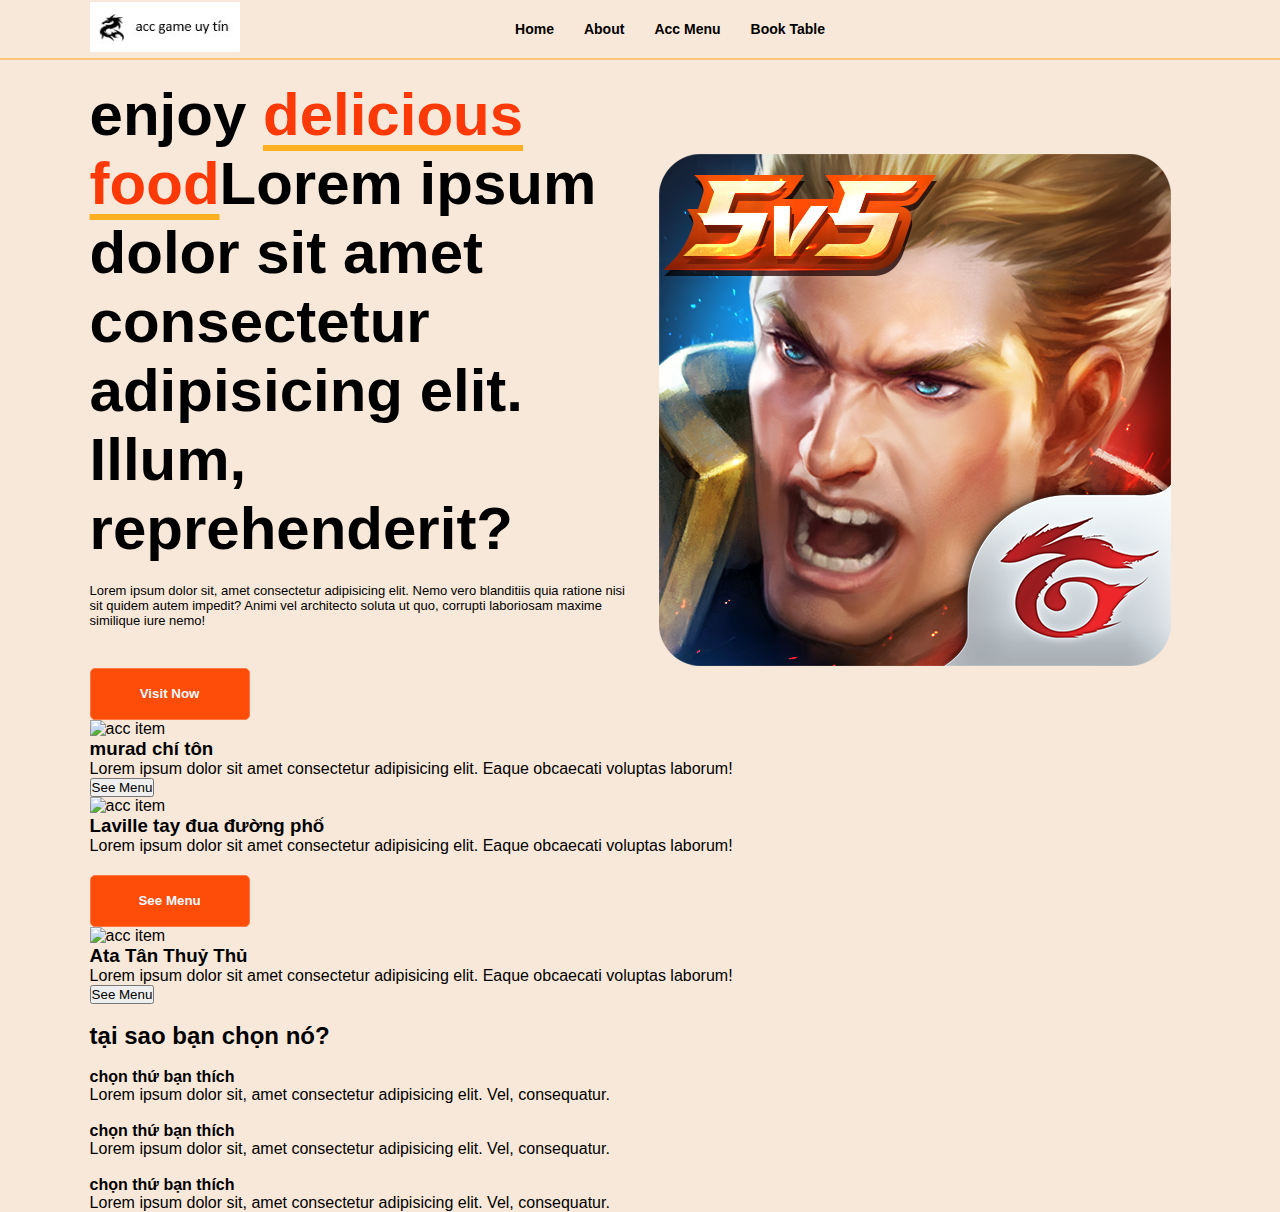
==== web/index.html @ fb33d97f "Update index.html" ====
<!DOCTYPE html>
<html lang="en">
  <head>
    <link rel="stylesheet" href="style.css" />
    <link rel="shortcut.icon" href="./img/logo.jpg" type="image/x-icon" />
    <link
      rel="stylesheet"
      href="https://cdnjs.cloudflare.com/ajax/libs/font-awesome/6.5.2/css/all.min.css"
      integrity="sha512-SnH5WK+bZxgPHs44uWIX+LLJAJ9/2PkPKZ5QiAj6Ta86w+fsb2TkcmfRyVX3pBnMFcV7oQPJkl9QevSCWr3W6A=="
      crossorigin="anonymous"
      referrerpolicy="no-referrer"
    />
    <meta charset="UTF-8" />
    <meta name="viewport" content="width=device-width, initial-scale=1.0" />
    <title>game website | home</title>
  </head>
  <body>
    <header>
      <div class="header">
        <div class="headerbar">
          <div class="account">
            <ul>
              <a href="">
                <li>
                  <i class="fa-solid fa-house-chimney"></i>
                </li>
              </a>
              <a href="#">
                <li>
                  <i
                    class="fa-solid fa-magnifying-glass searchicon"
                    id="searchicon1"
                  ></i>
                </li>
              </a>
              <div class="search" id="searchinput1">
                <input type="search" />
                <i class="fa-solid fa-magnifying-glass srchicon"></i>
              </div>
              <a href="">
                <li>
                  <i class="fa-solid fa-user" id="user-mb"></i>
                </li>
              </a>
            </ul>
          </div>
          <div class="nav">
            <ul>
              <a href="">
                <li>Home</li>
              </a>
              <a href="">
                <li>About</li>
              </a>
              <a href="">
                <li>Acc Menu</li>
              </a>
              <a href="">
                <li>Book Table</li>
              </a>
            </ul>
          </div>
        </div>
        <div class="logo">
          <img src="./img/official logo wide.png" alt="" />
        </div>
        <div class="bar">
          <i class="fa-solid fa-bars"></i>
          <i class="fa-solid fa-xmark" id="hdcross"></i>
        </div>
        <div class="nav">
          <ul>
            <a href="#">
              <li>Home</li>
            </a>
            <a href="#">
              <li>About</li>
            </a>
            <a href="#">
              <li>Acc Menu</li>
            </a>
            <a href="#">
              <li>Book Table</li>
            </a>
          </ul>
        </div>
        <div class="account">
          <ul>
            <a href="#">
              <li>
                <i class="fa-solid fa-house-chimney"></i>
              </li>
            </a>
            <a href="#">
              <li>
                <i
                  class="fa-solid fa-magnifying-glass searchicon"
                  id="searchicon2"
                ></i>
              </li>
            </a>
            <div class="search" id="searchinput2">
              <input type="search" />
              <i class="fa-solid fa-magnifying-glass srchicon"></i>
            </div>
            <a href="#">
              <li>
                <i class="fa-solid fa-user" id="user-lap"></i>
              </li>
            </a>
          </ul>
        </div>
      </div>
    </header>

    <div class="home">
      <div class="main_slide">
        <div>
          <h1>
            enjoy <span>delicious food</span>Lorem ipsum dolor sit amet
            consectetur adipisicing elit. Illum, reprehenderit?
          </h1>
          <p>
            Lorem ipsum dolor sit, amet consectetur adipisicing elit. Nemo vero
            blanditiis quia ratione nisi sit quidem autem impedit? Animi vel
            architecto soluta ut quo, corrupti laboriosam maxime similique iure
            nemo!
          </p>

          <button class="red_btn">
            Visit Now <i class="fa-solid fa-arrow-right-long"></i>
          </button>
        </div>
        <div>
          <img src="./img/game.png" alt="" />
        </div>
      </div>

      <div class="acc-items">
        <div class="item">
          <div>
            <img src="./img/item1.jpg" alt="acc item" />
          </div>
          <h3>murad chí tôn</h3>
          <p>
            Lorem ipsum dolor sit amet consectetur adipisicing elit. Eaque
            obcaecati voluptas laborum!
          </p>
          <button class="white_btn">See Menu</button>
        </div>
        <div class="item">
          <div>
            <img src="./img/item2.jpg" alt="acc item" />
          </div>
          <h3>Laville tay đua đường phố</h3>
          <p>
            Lorem ipsum dolor sit amet consectetur adipisicing elit. Eaque
            obcaecati voluptas laborum!
          </p>
          <button class="red_btn">See Menu</button>
        </div>
        <div class="item">
          <div>
            <img src="./img/item3.jpg" alt="acc item" />
          </div>
          <h3>Ata Tân Thuỷ Thủ</h3>
          <p>
            Lorem ipsum dolor sit amet consectetur adipisicing elit. Eaque
            obcaecati voluptas laborum!
          </p>
          <button class="white_btn">See Menu</button>
        </div>
      </div>

      <div class="main_slide2">
        <div class="accimg">
          <img src="./img/plate1.png" alt="" />
        </div>
        <div class="question">
          <div>
            <h2>tại sao bạn chọn nó?</h2>
          </div>
        </div>
        <div class="q-ans">
          <div>
            <img src="./img/plate2.png" alt="" />
          </div>
          <div>
            <h4>chọn thứ bạn thích</h4>
            <p>
              Lorem ipsum dolor sit, amet consectetur adipisicing elit. Vel,
              consequatur.
            </p>
          </div>
        </div>
        <div class="q-ans">
          <div>
            <img src="./img/plate2.png" alt="" />
          </div>
          <div>
            <h4>chọn thứ bạn thích</h4>
            <p>
              Lorem ipsum dolor sit, amet consectetur adipisicing elit. Vel,
              consequatur.
            </p>
          </div>
        </div>
        <div class="q-ans">
          <div>
            <img src="./img/plate2.png" alt="" />
          </div>
          <div>
            <h4>chọn thứ bạn thích</h4>
            <p>
              Lorem ipsum dolor sit, amet consectetur adipisicing elit. Vel,
              consequatur.
            </p>
          </div>
        </div>
      </div>
    </div>

    <script src="app.js"></script>
  </body>
</html>
---- web/style.css ----
* {
  margin: 0;
  padding: 0;
  box-sizing: border-box;
  list-style: none;
  text-decoration: none;
  color: black;
  font-family: Verdana, Geneva, Tahoma, sans-serif;
}

.headerbar {
  display: none;
}

.searchicon {
  display: block;
}

.logo img {
  width: 150px;
}

.bar {
  display: none;
}

.header {
  display: flex;
  justify-content: space-between;
  align-items: center;
  height: 60px;
  padding: 0 7vw;
  background-color: rgb(248, 232, 217);
  border-bottom: 2px solid rgb(252, 196, 124);
  box-shadow: 0 2px 20px rgb(253, 124, 124);
}

.header ul {
  display: flex;
  align-items: center;
}

.header ul li:hover {
  color: rgb(253, 57, 8);
}

.nav ul li {
  padding: 0 15px;
  font-size: 14px;
  font-weight: bold;
}

.account {
  flex: 0.1;
}

.account ul {
  display: flex;
  justify-content: end;
}

.account ul li {
  padding: 0 15px;
  font-size: 18px;
}

.bar i:hover {
  color: rgb(253, 57, 8);
}

.search {
  display: none;
  width: 200px;
  justify-content: center;
}

.search input {
  width: 100%;
  outline: none;
  border: none;
  padding: 5px;
}

.srchicon {
  background-color: rgb(255, 210, 210);
  display: block;
  padding: 4px 5px;
  cursor: pointer;
}

.home {
  background-color: rgb(248, 232, 217);
  padding: 0 7vw;
}

.main_slide {
  display: flex;
  align-items: center;
  flex-wrap: wrap-reverse;
}

.main_slide div:nth-child(2) {
  flex: 1;
  display: flex;
  justify-content: center;
  padding-top: 40px;
}

.main_slide div:nth-child(1) {
  padding-top: 20px;
  flex: 1;
  font-size: 30px;
}

.main_slide div:nth-child(1) p {
  font-size: 13px;
  padding: 20px 0;
}

.main_slide div:nth-child(1) span {
  color: rgb(253, 57, 8);
  text-decoration: underline;
  text-underline-offset: 10px;
  text-decoration-color: rgb(253, 176, 34);
}

.red_btn {
  cursor: pointer;
  margin-top: 20px;
  width: 160px;
  font-weight: bold;
  color: aliceblue;
  line-height: 50px;
  background-color: rgb(253, 77, 8);
  border-radius: 5px;
  border: 1px solid rgb(250, 120, 69);
  transition: all 0.2s;
}

.red_btn i {
  color: white;
  transition: all 0.2s;
}

.red_btn:hover {
  background-color: white;
  box-shadow: 0 2px 15px rgb(250, 120, 69);
  border: 1px solid rgb(253, 77, 8);
  color: rgb(253, 77, 8);
}

.red_btn:hover i {
  color: rgb(253, 77, 8);
}

@media only screen and (max-width: 768px) {
  .header .nav,
  .header .account {
    display: none;
  }
  .search {
    width: 60vw;
  }
  .bar {
    display: block;
    cursor: pointer;
  }
  .headerbar {
    overflow: hidden;
    display: flex;
    flex-direction: column;
    position: fixed;
    top: 0;
    width: 100%;
    bottom: 0;
    right: -100%;
    transition: all 0.5s;
    background-color: rbg(252, 231, 216);
  }

  .headerbar .account,
  .headerbar .nav {
    display: block;
    font-size: 18px;
  }
  .bar .fa-xmark {
    display: none;
    top: 20px;
    right: 5w;
    position: absolute;
    font-size: 25px;
  }
  .headerbar .nav ul {
    flex-direction: column;
    margin-top: 10px;
    text-align: center;
  }
  .headerbar .nav li {
    width: 96vw;
    margin: 10px 0;
    padding: 15px 30px;
    box-shadow: 0 2px 15px rgb(252, 193, 169);
    font-size: 15px;
    margin-top: 5px;
  }
  .headerbar .account {
    line-height: 40px;
    margin-top: 60px;
    background-color: rbg(252, 210, 182);
    padding: 15px;
  }
  .headerbar .account ul {
    justify-content: space-between;
  }
}

@media only screen and (max-width: 550px) {
  .main_slide div:nth-child(1) {
    font-size: 18px;
  }
  .main_slide div:nth-child(1) p {
    padding-top: 5px;
    margin: 10px 0;
    font-size: 11px;
  }

  .red_btn {
    margin-top: 10px;
    width: 120px;
    line-height: 30px;
    font-size: 12px;
    padding: 0 10px;
  }

  .main_slide div:nth-child(1) span {
    text-underline-offset: 5px;
  }

  .main_slide div:nth-child(2) img {
    width: 70vw;
  }
}
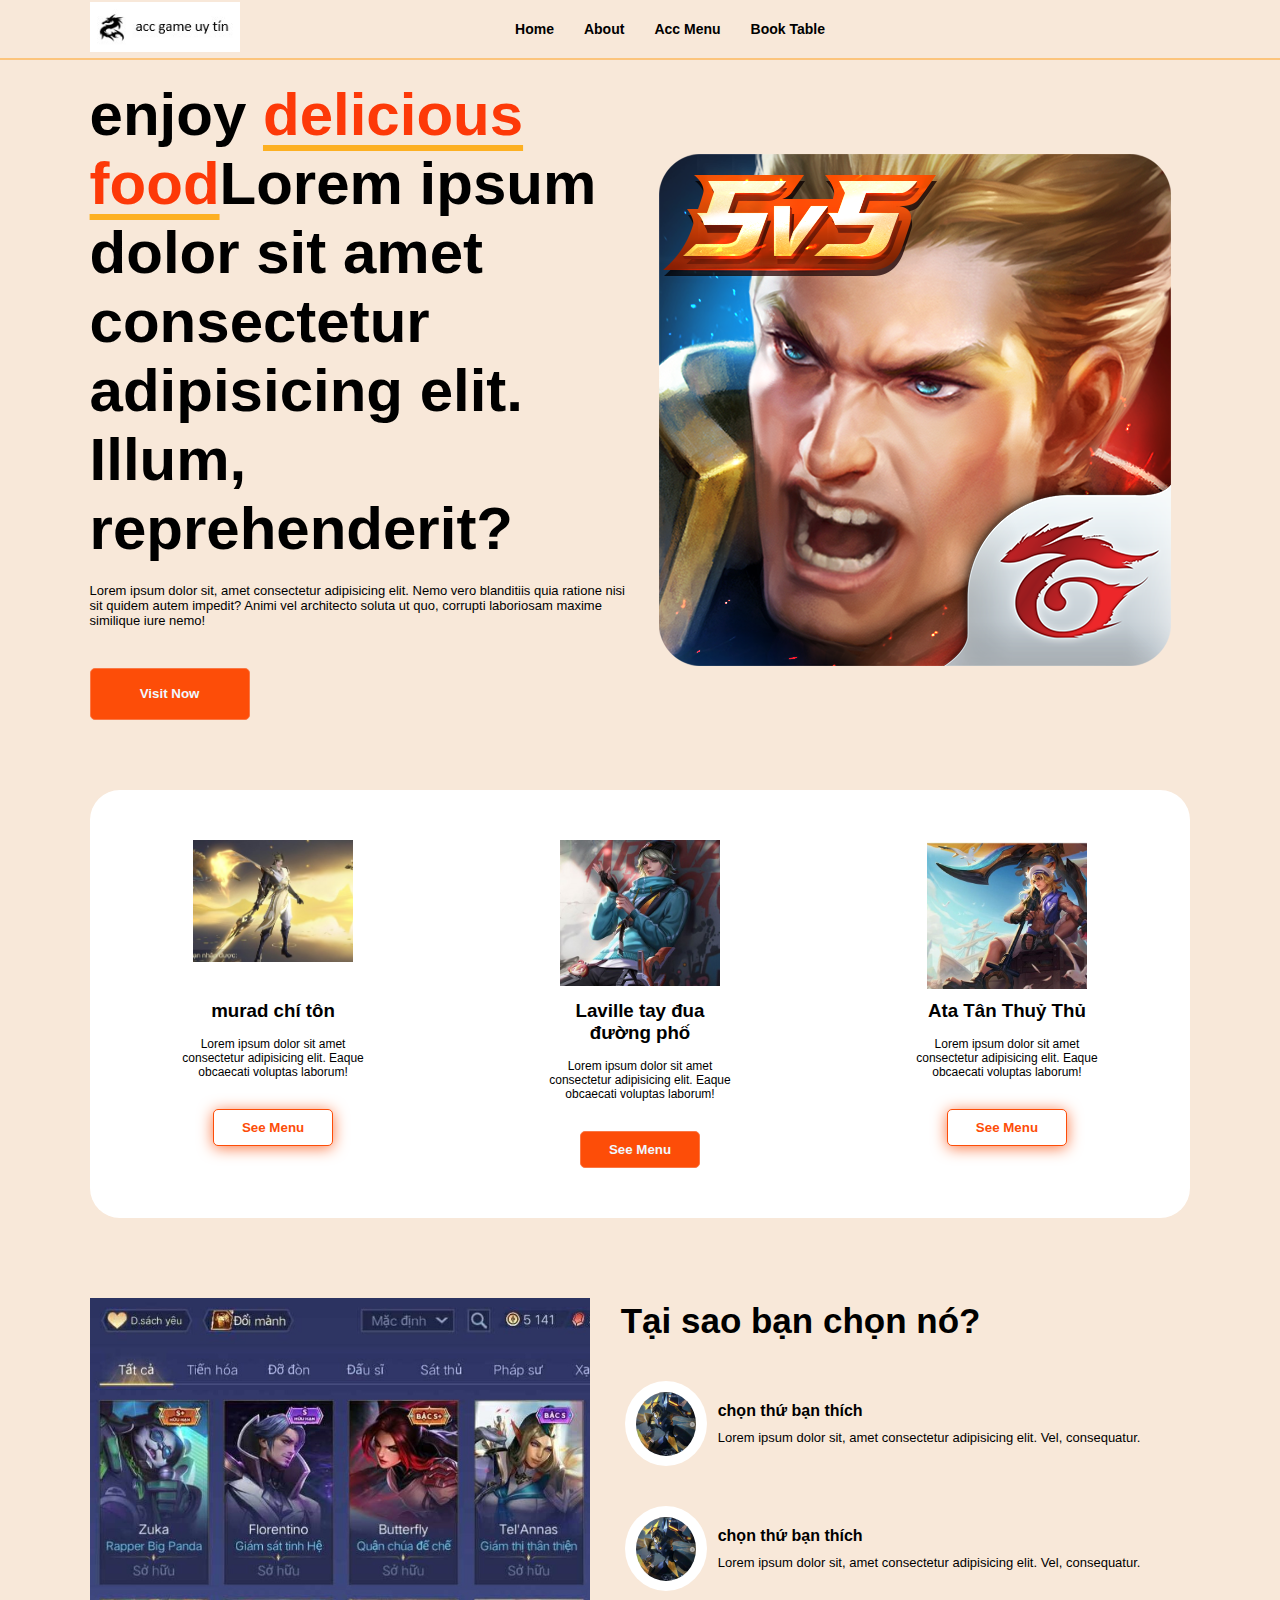
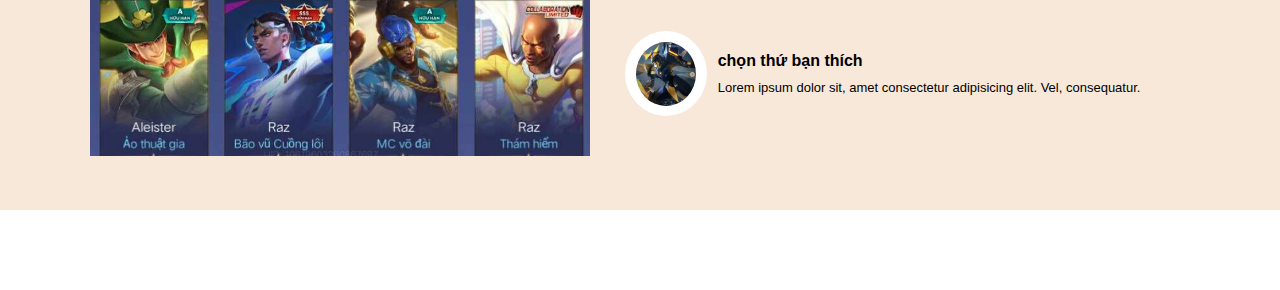
==== commit 42ef8190: "chinh sua main_slide 2" ====
--- a/web/index.html
+++ b/web/index.html
@@ -176,48 +176,54 @@
         <div class="accimg">
           <img src="./img/plate1.png" alt="" />
         </div>
-        <div class="question">
-          <div>
-            <h2>tại sao bạn chọn nó?</h2>
-          </div>
-        </div>
-        <div class="q-ans">
-          <div>
-            <img src="./img/plate2.png" alt="" />
-          </div>
-          <div>
-            <h4>chọn thứ bạn thích</h4>
-            <p>
-              Lorem ipsum dolor sit, amet consectetur adipisicing elit. Vel,
-              consequatur.
-            </p>
-          </div>
-        </div>
-        <div class="q-ans">
-          <div>
-            <img src="./img/plate2.png" alt="" />
-          </div>
-          <div>
-            <h4>chọn thứ bạn thích</h4>
-            <p>
-              Lorem ipsum dolor sit, amet consectetur adipisicing elit. Vel,
-              consequatur.
-            </p>
-          </div>
-        </div>
-        <div class="q-ans">
-          <div>
-            <img src="./img/plate2.png" alt="" />
-          </div>
-          <div>
-            <h4>chọn thứ bạn thích</h4>
-            <p>
-              Lorem ipsum dolor sit, amet consectetur adipisicing elit. Vel,
-              consequatur.
-            </p>
-          </div>
-        </div>
-      </div>
+        <div class = "container">
+          <div class="question">
+            <div>
+              <h2>Tại sao bạn chọn nó?</h2>
+            </div>
+          </div>
+          <div class="choose_ans">
+            <div class="q-ans">
+              <div>
+                <img src="./img/plate2.png" alt="" />
+              </div>
+              <div>
+                <h4>chọn thứ bạn thích</h4>
+                <p>
+                  Lorem ipsum dolor sit, amet consectetur adipisicing elit. Vel,
+                  consequatur.
+                </p>
+              </div>
+            </div>
+          </div>
+          <div class="choose_ans">
+            <div class="q-ans">
+              <div>
+                <img src="./img/plate2.png" alt="" />
+              </div>
+              <div>
+                <h4>chọn thứ bạn thích</h4>
+                <p>
+                  Lorem ipsum dolor sit, amet consectetur adipisicing elit. Vel,
+                  consequatur.
+                </p>
+              </div>
+            </div>
+          </div><div class="choose_ans">
+            <div class="q-ans">
+              <div>
+                <img src="./img/plate2.png" alt="" />
+              </div>
+              <div>
+                <h4>chọn thứ bạn thích</h4>
+                <p>
+                  Lorem ipsum dolor sit, amet consectetur adipisicing elit. Vel,
+                  consequatur.
+                </p>
+              </div>
+            </div>
+          </div>
+        </div>
     </div>
 
     <script src="app.js"></script>
--- a/web/style.css
+++ b/web/style.css
@@ -153,6 +153,136 @@
   color: rgb(253, 77, 8);
 }
 
+.acc-items {
+  margin: 70px 0;
+  padding: 20px 0;
+  background-color: white;
+  border-radius: 30px;
+  display: flex;
+  justify-content: space-around;
+  flex-wrap: wrap;
+}
+
+.item {
+  width: 250px;
+  padding: 30px;
+  text-align: center;
+}
+
+.item div {
+  height: 160px;
+}
+
+.item img {
+  width: 160px;
+  margin-bottom: 15px;
+}
+
+.item p {
+  font-size: 12px;
+  margin-top: 15px;
+  margin-bottom: 10px;
+}
+
+.white_btn {
+  cursor: pointer;
+  margin-top: 20px;
+  width: 160px;
+  font-weight: bold;
+  color: rgb(253, 77, 8);
+  line-height: 50px;
+  border: 1px solid rgb(253, 77, 8);
+  background-color: white;
+  border-radius: 5px;
+  box-shadow: 0 2px 15px rgb(250, 120, 69);
+  transition: all 0.2s;
+}
+
+.white_btn:hover {
+  color: aliceblue;
+  background-color: rgb(253, 77, 8);
+  box-shadow: 0 10px 15px rgb(250, 120, 69);
+}
+
+.item .red_btn,
+.item .white_btn {
+  width: 120px;
+  line-height: 35px;
+}
+
+.main_slide2 {
+  margin: 80px 0;
+  display: flex;
+  flex-wrap: wrap;
+  justify-content: space-between;
+  align-items: center;
+  position: relative;
+  padding-bottom: 50px;
+}
+
+.accimg {
+  flex: 0.5;
+}
+
+.accimg img {
+  max-width: 500px;
+  width: 450vw;
+}
+
+
+
+.container {
+  display: flex;
+  flex-direction: column;
+  align-items: flex-end;
+  padding-right: 50px;
+  padding-bottom: 20px;
+
+}
+
+.question h2 {
+  font-size: 35px;
+  padding-right: 160px;
+  padding-bottom: 20px; 
+}
+
+.q-ans {
+  display: flex;
+  justify-content: right;
+  align-items: center;
+  padding-top: 20px;
+  padding-left: 20px;
+  padding-bottom: 20px;
+}
+
+
+.q-ans img {
+  width: 60px;
+  float: 10px;
+  border-radius: 50%;
+}
+
+.q-ans div:first-child {
+  padding: 11px;
+  border-radius: 54%;
+  height: 85px;  
+  text-align: center;
+  background-color: white;
+  margin-right:11px;
+}
+
+.q-ans div:nth-child(2) {
+  display: flex;
+  flex-direction: column;
+}
+
+.q-ans div:nth-child(2) p {
+  margin-top: 10px;
+  font-size: 13px;
+}
+
+
+
 @media only screen and (max-width: 768px) {
   .header .nav,
   .header .account {
@@ -212,6 +342,29 @@
   .headerbar .account ul {
     justify-content: space-between;
   }
+
+  .accimg {
+    flex: 1;
+    text-align: center;
+    margin-bottom: 20px;
+  }
+
+  .accimg img {
+    width: 70dvw;
+  }
+
+  .question {
+    flex: 1;
+    margin-top: 30px;
+  }
+
+  .question h2 {
+    font-size: 25px;
+  }
+
+  .q-ans div:nth-child(2) p {
+    font-size: 11px;
+  }
 }
 
 @media only screen and (max-width: 550px) {
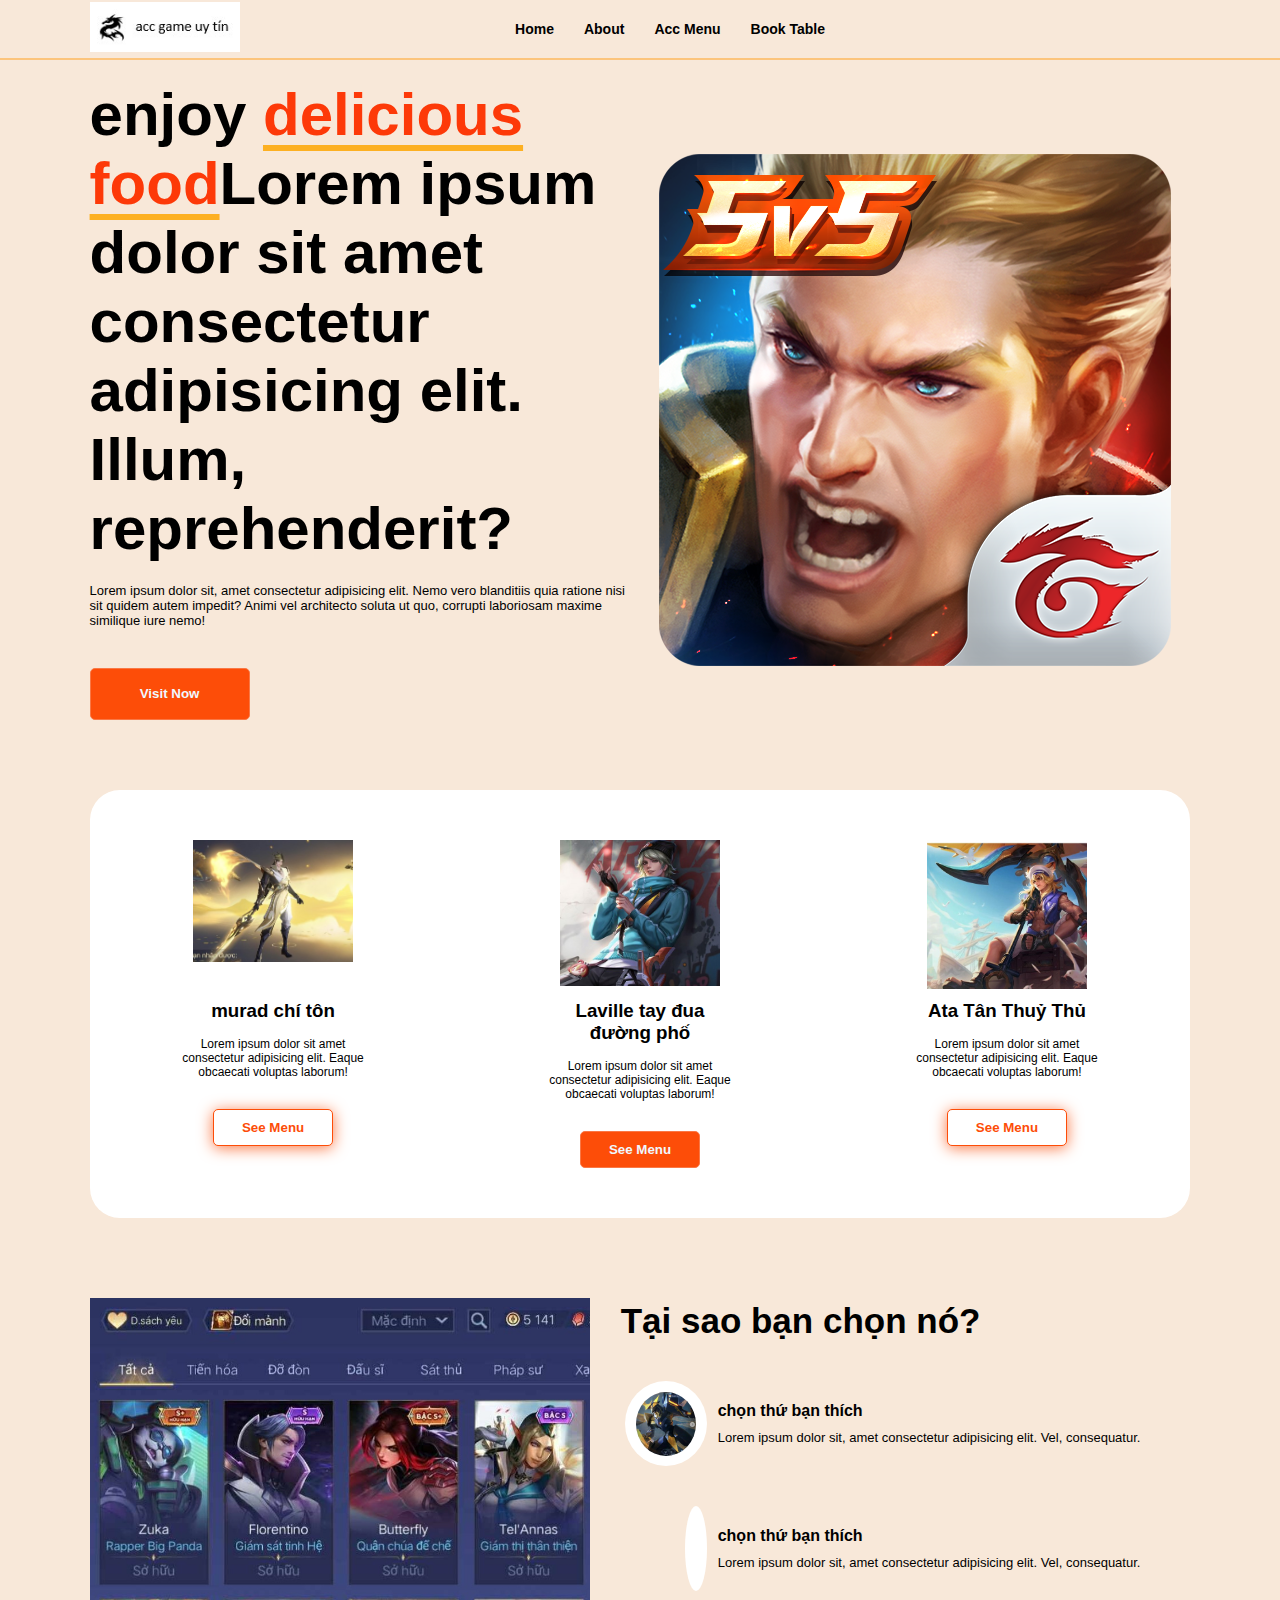
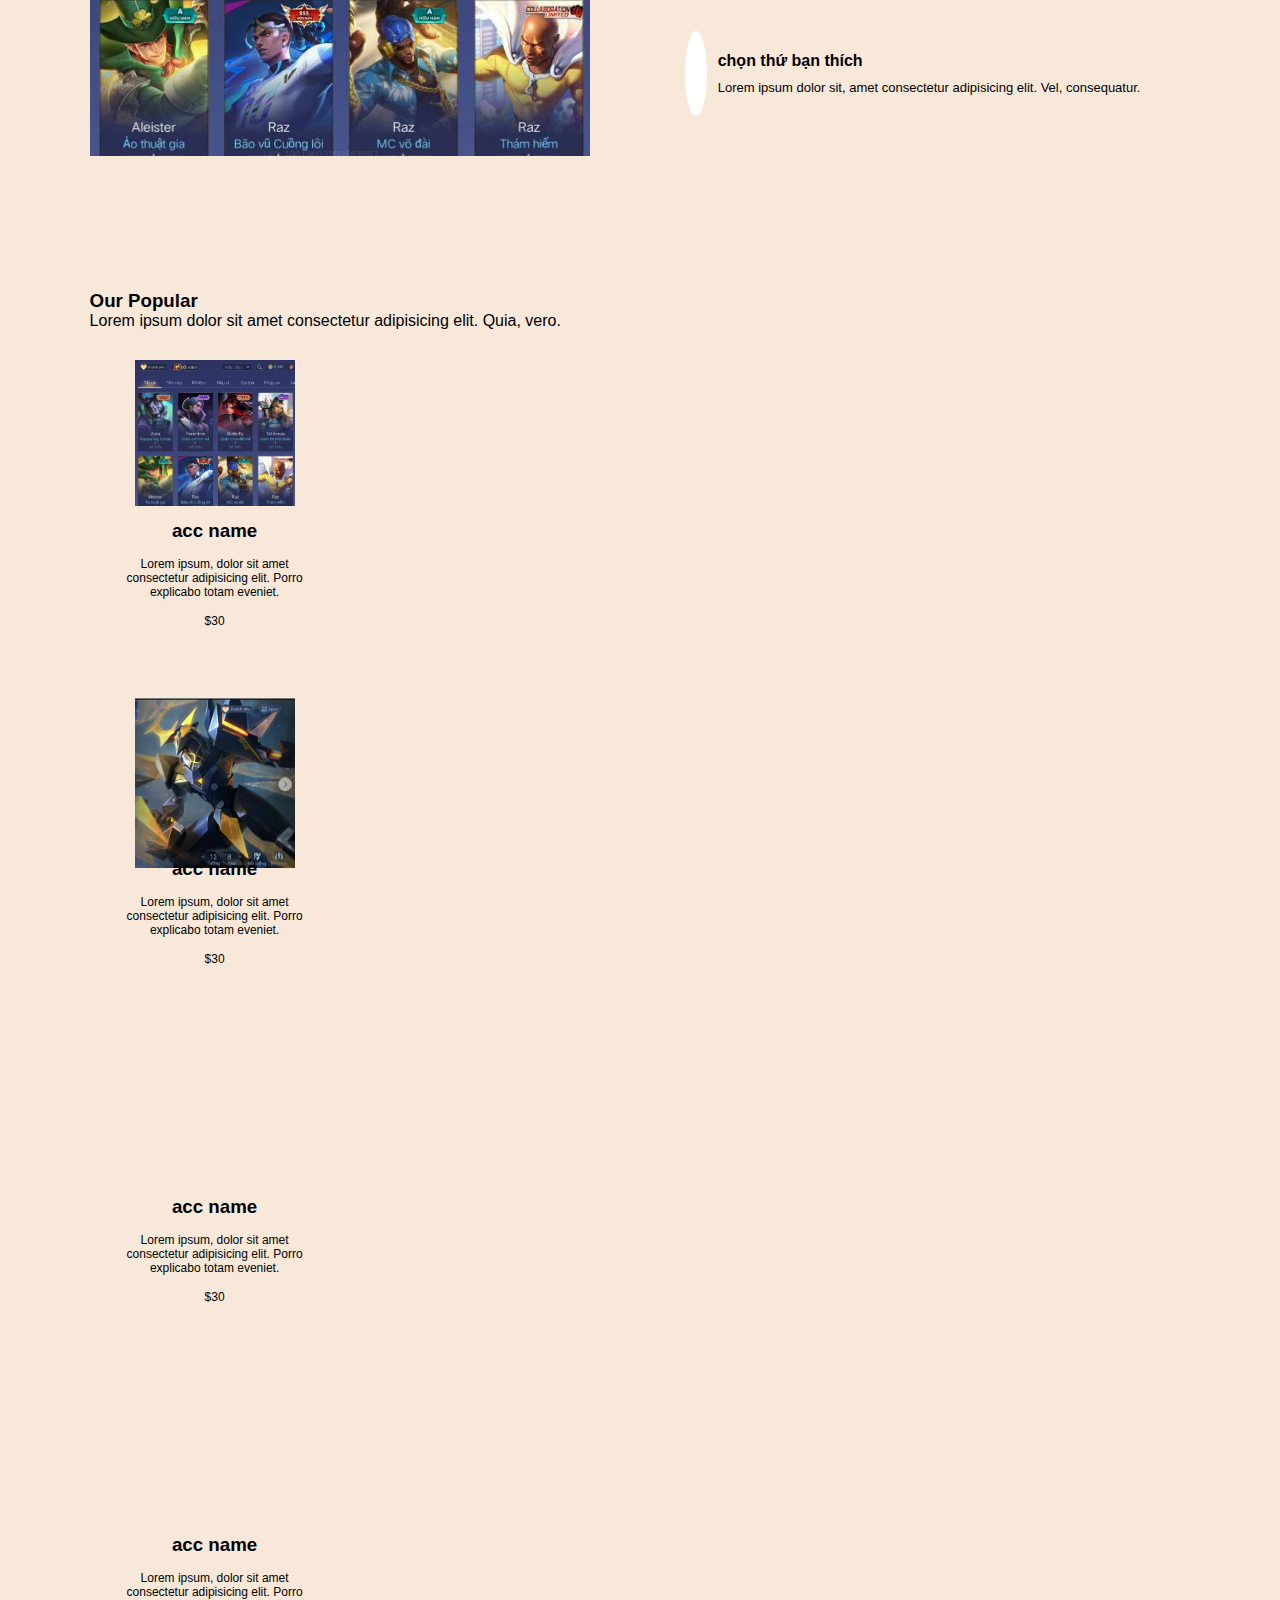
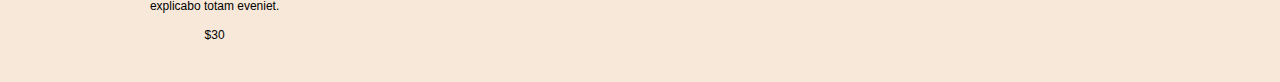
==== commit 3a5fd625: "Update index.html" ====
--- a/web/index.html
+++ b/web/index.html
@@ -176,7 +176,7 @@
         <div class="accimg">
           <img src="./img/plate1.png" alt="" />
         </div>
-        <div class = "container">
+        <div class="container">
           <div class="question">
             <div>
               <h2>Tại sao bạn chọn nó?</h2>
@@ -199,7 +199,7 @@
           <div class="choose_ans">
             <div class="q-ans">
               <div>
-                <img src="./img/plate2.png" alt="" />
+                <img src="./img/plate3.png" alt="" />
               </div>
               <div>
                 <h4>chọn thứ bạn thích</h4>
@@ -209,10 +209,11 @@
                 </p>
               </div>
             </div>
-          </div><div class="choose_ans">
+          </div>
+          <div class="choose_ans">
             <div class="q-ans">
               <div>
-                <img src="./img/plate2.png" alt="" />
+                <img src="./img/plate4.png" alt="" />
               </div>
               <div>
                 <h4>chọn thứ bạn thích</h4>
@@ -224,8 +225,64 @@
             </div>
           </div>
         </div>
+      </div>
+
+      <div class="main_slide3">
+        <div class="fav-head">
+          <h3>Our Popular</h3>
+          <p>
+            Lorem ipsum dolor sit amet consectetur adipisicing elit. Quia, vero.
+          </p>
+        </div>
+        <div class="fav-game">
+          <div class="item">
+            <div>
+              <img src="./img/plate1.png" alt="" />
+            </div>
+            <h3>acc name</h3>
+            <p>
+              Lorem ipsum, dolor sit amet consectetur adipisicing elit. Porro
+              explicabo totam eveniet.
+            </p>
+            <p class="fav-price">$30</p>
+          </div>
+          <div class="item">
+            <div>
+              <img src="./img/plate2.png" alt="" />
+            </div>
+            <h3>acc name</h3>
+            <p>
+              Lorem ipsum, dolor sit amet consectetur adipisicing elit. Porro
+              explicabo totam eveniet.
+            </p>
+            <p class="fav-price">$30</p>
+          </div>
+          <div class="item">
+            <div>
+              <img src="./img/plate3.png" alt="" />
+            </div>
+            <h3>acc name</h3>
+            <p>
+              Lorem ipsum, dolor sit amet consectetur adipisicing elit. Porro
+              explicabo totam eveniet.
+            </p>
+            <p class="fav-price">$30</p>
+          </div>
+          <div class="item">
+            <div>
+              <img src="./img/plate4.png" alt="" />
+            </div>
+            <h3>acc name</h3>
+            <p>
+              Lorem ipsum, dolor sit amet consectetur adipisicing elit. Porro
+              explicabo totam eveniet.
+            </p>
+            <p class="fav-price">$30</p>
+          </div>
+        </div>
+        <div class="dsgn"></div>
+      </div>
     </div>
-
     <script src="app.js"></script>
   </body>
 </html>
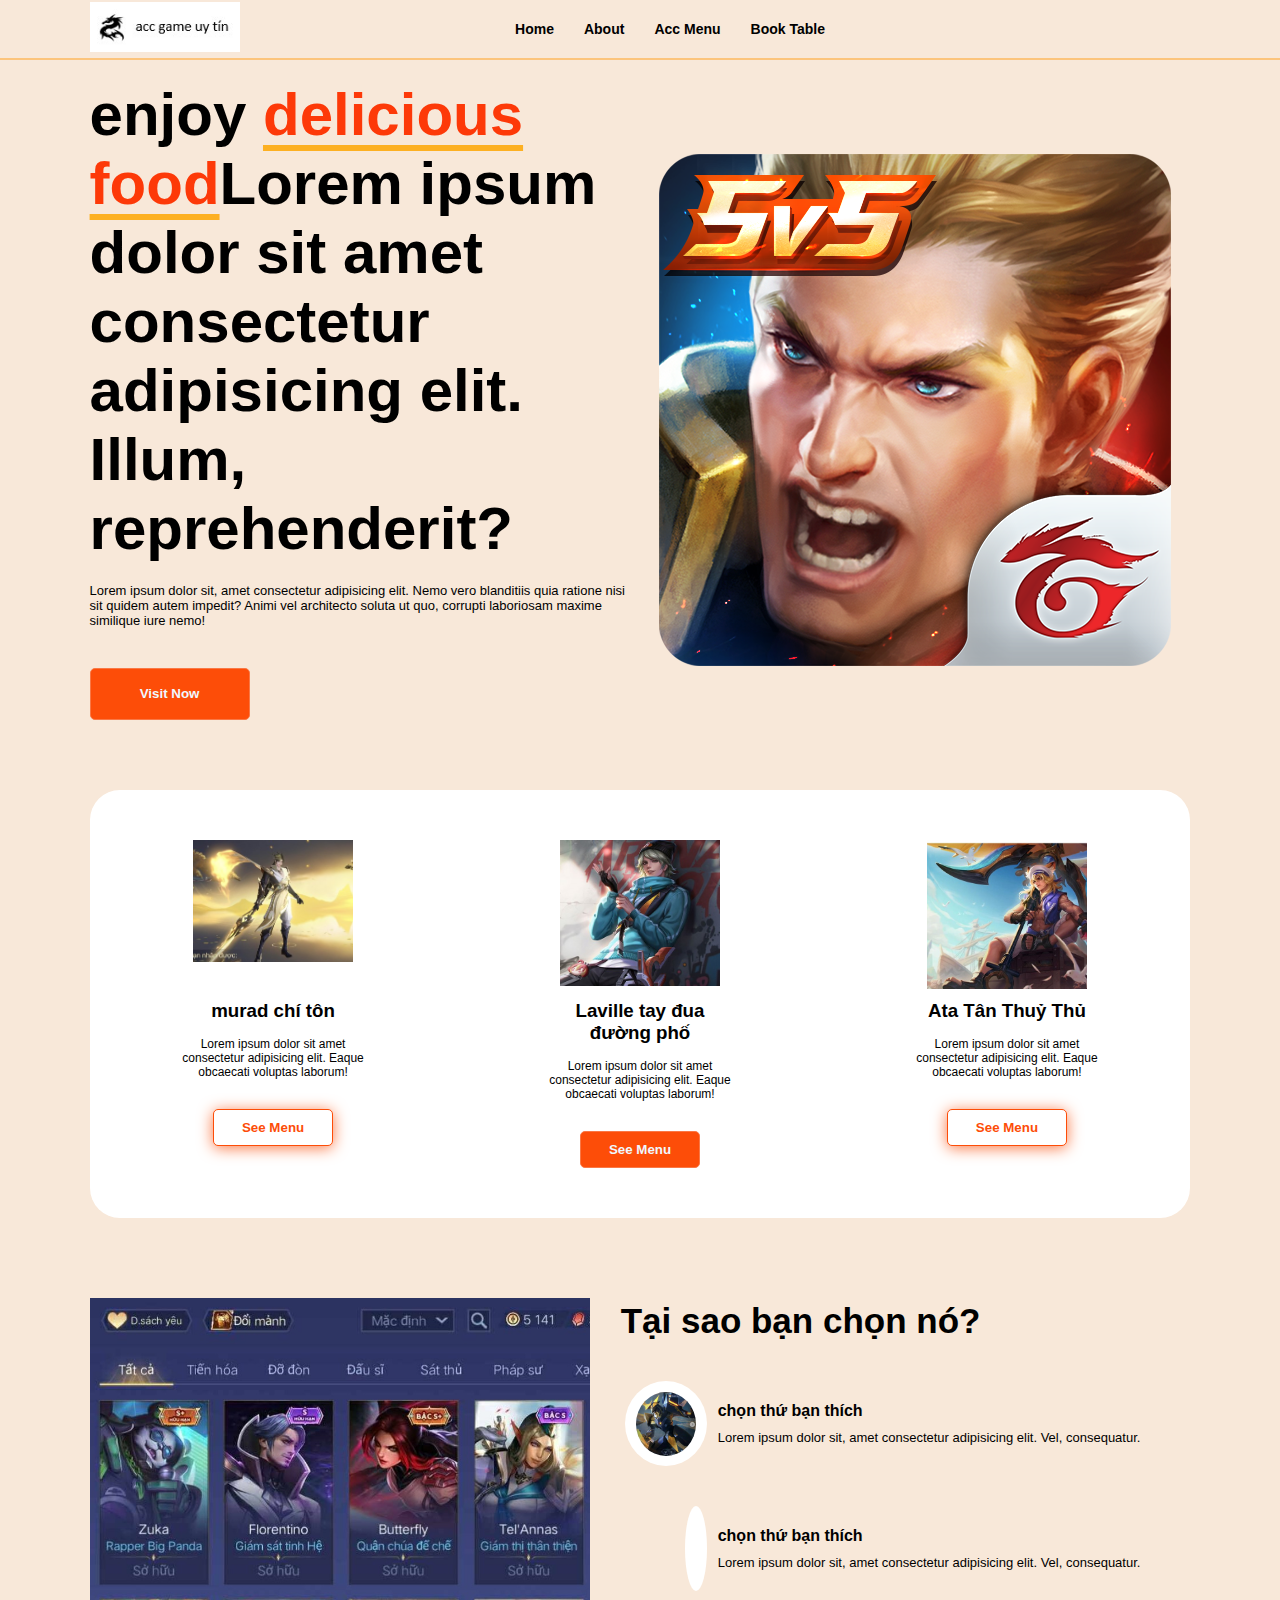
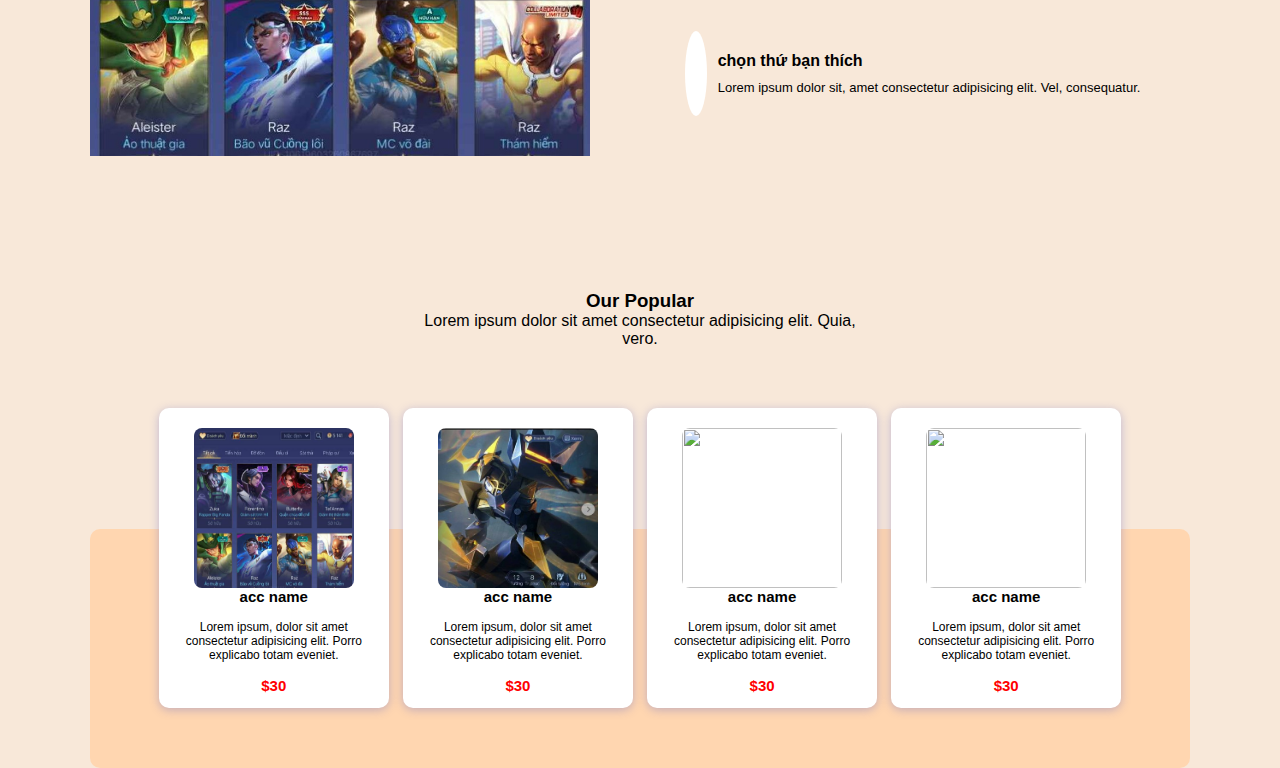
==== commit 2e1bf294: "sua lai our popular" ====
--- a/web/index.html
+++ b/web/index.html
@@ -239,45 +239,53 @@
             <div>
               <img src="./img/plate1.png" alt="" />
             </div>
-            <h3>acc name</h3>
-            <p>
-              Lorem ipsum, dolor sit amet consectetur adipisicing elit. Porro
-              explicabo totam eveniet.
-            </p>
-            <p class="fav-price">$30</p>
+            <div class = "details">
+              <h4>acc name</h4>
+              <p name = "decription">
+                Lorem ipsum, dolor sit amet consectetur adipisicing elit. Porro
+                explicabo totam eveniet.
+              </p>
+              <p class="fav-price">$30</p>
+            </div>
           </div>
           <div class="item">
             <div>
               <img src="./img/plate2.png" alt="" />
             </div>
-            <h3>acc name</h3>
-            <p>
-              Lorem ipsum, dolor sit amet consectetur adipisicing elit. Porro
-              explicabo totam eveniet.
-            </p>
-            <p class="fav-price">$30</p>
+            <div class = "details">
+              <h4>acc name</h4>
+              <p name = "decription">
+                Lorem ipsum, dolor sit amet consectetur adipisicing elit. Porro
+                explicabo totam eveniet.
+              </p>
+              <p class="fav-price">$30</p>
+            </div>
           </div>
           <div class="item">
             <div>
               <img src="./img/plate3.png" alt="" />
             </div>
-            <h3>acc name</h3>
-            <p>
-              Lorem ipsum, dolor sit amet consectetur adipisicing elit. Porro
-              explicabo totam eveniet.
-            </p>
-            <p class="fav-price">$30</p>
+            <div class = "details">
+              <h4>acc name</h4>
+              <p name = "decription">
+                Lorem ipsum, dolor sit amet consectetur adipisicing elit. Porro
+                explicabo totam eveniet.
+              </p>
+              <p class="fav-price">$30</p>
+            </div>
           </div>
           <div class="item">
             <div>
               <img src="./img/plate4.png" alt="" />
             </div>
-            <h3>acc name</h3>
-            <p>
-              Lorem ipsum, dolor sit amet consectetur adipisicing elit. Porro
-              explicabo totam eveniet.
-            </p>
-            <p class="fav-price">$30</p>
+            <div class = "details">
+              <h4>acc name</h4>
+              <p name = "decription">
+                Lorem ipsum, dolor sit amet consectetur adipisicing elit. Porro
+                explicabo totam eveniet.
+              </p>
+              <p class="fav-price">$30</p>
+            </div>
           </div>
         </div>
         <div class="dsgn"></div>
--- a/web/style.css
+++ b/web/style.css
@@ -229,21 +229,18 @@
   width: 450vw;
 }
 
-
-
 .container {
   display: flex;
   flex-direction: column;
   align-items: flex-end;
   padding-right: 50px;
   padding-bottom: 20px;
-
 }
 
 .question h2 {
   font-size: 35px;
   padding-right: 160px;
-  padding-bottom: 20px; 
+  padding-bottom: 20px;
 }
 
 .q-ans {
@@ -255,7 +252,6 @@
   padding-bottom: 20px;
 }
 
-
 .q-ans img {
   width: 60px;
   float: 10px;
@@ -265,10 +261,10 @@
 .q-ans div:first-child {
   padding: 11px;
   border-radius: 54%;
-  height: 85px;  
+  height: 85px;
   text-align: center;
   background-color: white;
-  margin-right:11px;
+  margin-right: 11px;
 }
 
 .q-ans div:nth-child(2) {
@@ -281,7 +277,79 @@
   font-size: 13px;
 }
 
-
+.main_slide3 {
+  display: flex;
+  flex-direction: column;
+  align-items: center;
+  width: 100%;
+  position: relative;
+  z-index: 1;
+}
+
+.main_slide3 .fav-head {
+  text-align: center;
+  width: 450px;
+  margin-bottom: 30px;
+}
+
+
+.main_slide3 .fav-game {
+  margin: 30px 0;
+  display: flex;
+  flex-wrap: wrap;
+  justify-content: space-evenly;
+  width: 90%;
+}
+
+.main_slide3 .fav-game .item {
+  background-color: white;
+  border-radius: 10px;
+  margin-bottom: 30px;
+  box-shadow: 0 2px 10px rgba(119, 119, 199, 0.438);
+  width: 230px;
+  height: 300px;
+  padding: 15px;
+  padding-top: 20px;
+  text-align: center;
+  cursor: pointer;
+}
+
+.main_slide3 .fav-game .item div {
+  height: 100px;
+  margin-bottom: 15px;
+}
+
+.main_slide3 .fav-game .item img {
+  width: 160px;
+  margin-bottom: 15px;
+  border-radius: 8px;
+  width: 160px;
+  height: 160px;
+}
+
+.main_slide3 .fav-price {
+  color: red;
+  font-weight: bold;
+  font-size: 15px;
+}
+
+.main_slide3 .dsgn {
+  background-color: rgb(255, 214, 176);
+  height: 50%;
+  width: 100%;
+  position: absolute;
+  z-index: -1;
+  bottom: 0;
+  border-radius: 10px;
+}
+
+.details {
+  padding-top: 30px;
+}
+.details h4 {
+  font-size: 15px;
+  padding-top: 15px;
+}
 
 @media only screen and (max-width: 768px) {
   .header .nav,
@@ -350,7 +418,7 @@
   }
 
   .accimg img {
-    width: 70dvw;
+    width: 70vw;
   }
 
   .question {
@@ -365,6 +433,20 @@
   .q-ans div:nth-child(2) p {
     font-size: 11px;
   }
+
+  .main_slide3{
+    margin-top: 100px;
+  }
+
+  .main_slide3 .dsgn{
+    height: 60%;
+  }
+
+  .main_slide3 .fav-game {
+    width: 80%;
+    margin-bottom: 20px;
+  }
+  
 }
 
 @media only screen and (max-width: 550px) {
@@ -392,4 +474,34 @@
   .main_slide div:nth-child(2) img {
     width: 70vw;
   }
-}
+
+  .acc-items{
+    padding: 10px 0;
+  }
+
+  .item{
+    width: 60%;
+    padding: 30px 5px;
+  }
+
+  .item h3{
+    font-size: 20px;
+    margin-bottom: 5px;
+  }
+
+  .main_slide3 .fav-head{
+    width: 100%;
+  }
+
+  .main_slide3 .fav-head h3{
+    font-size: 25px;
+  }
+
+  .main_slide3 .fav-head p{
+    font-size: 11px;
+  }
+
+  .main_slide3 .dsgn{
+    display:  none;
+  }
+}
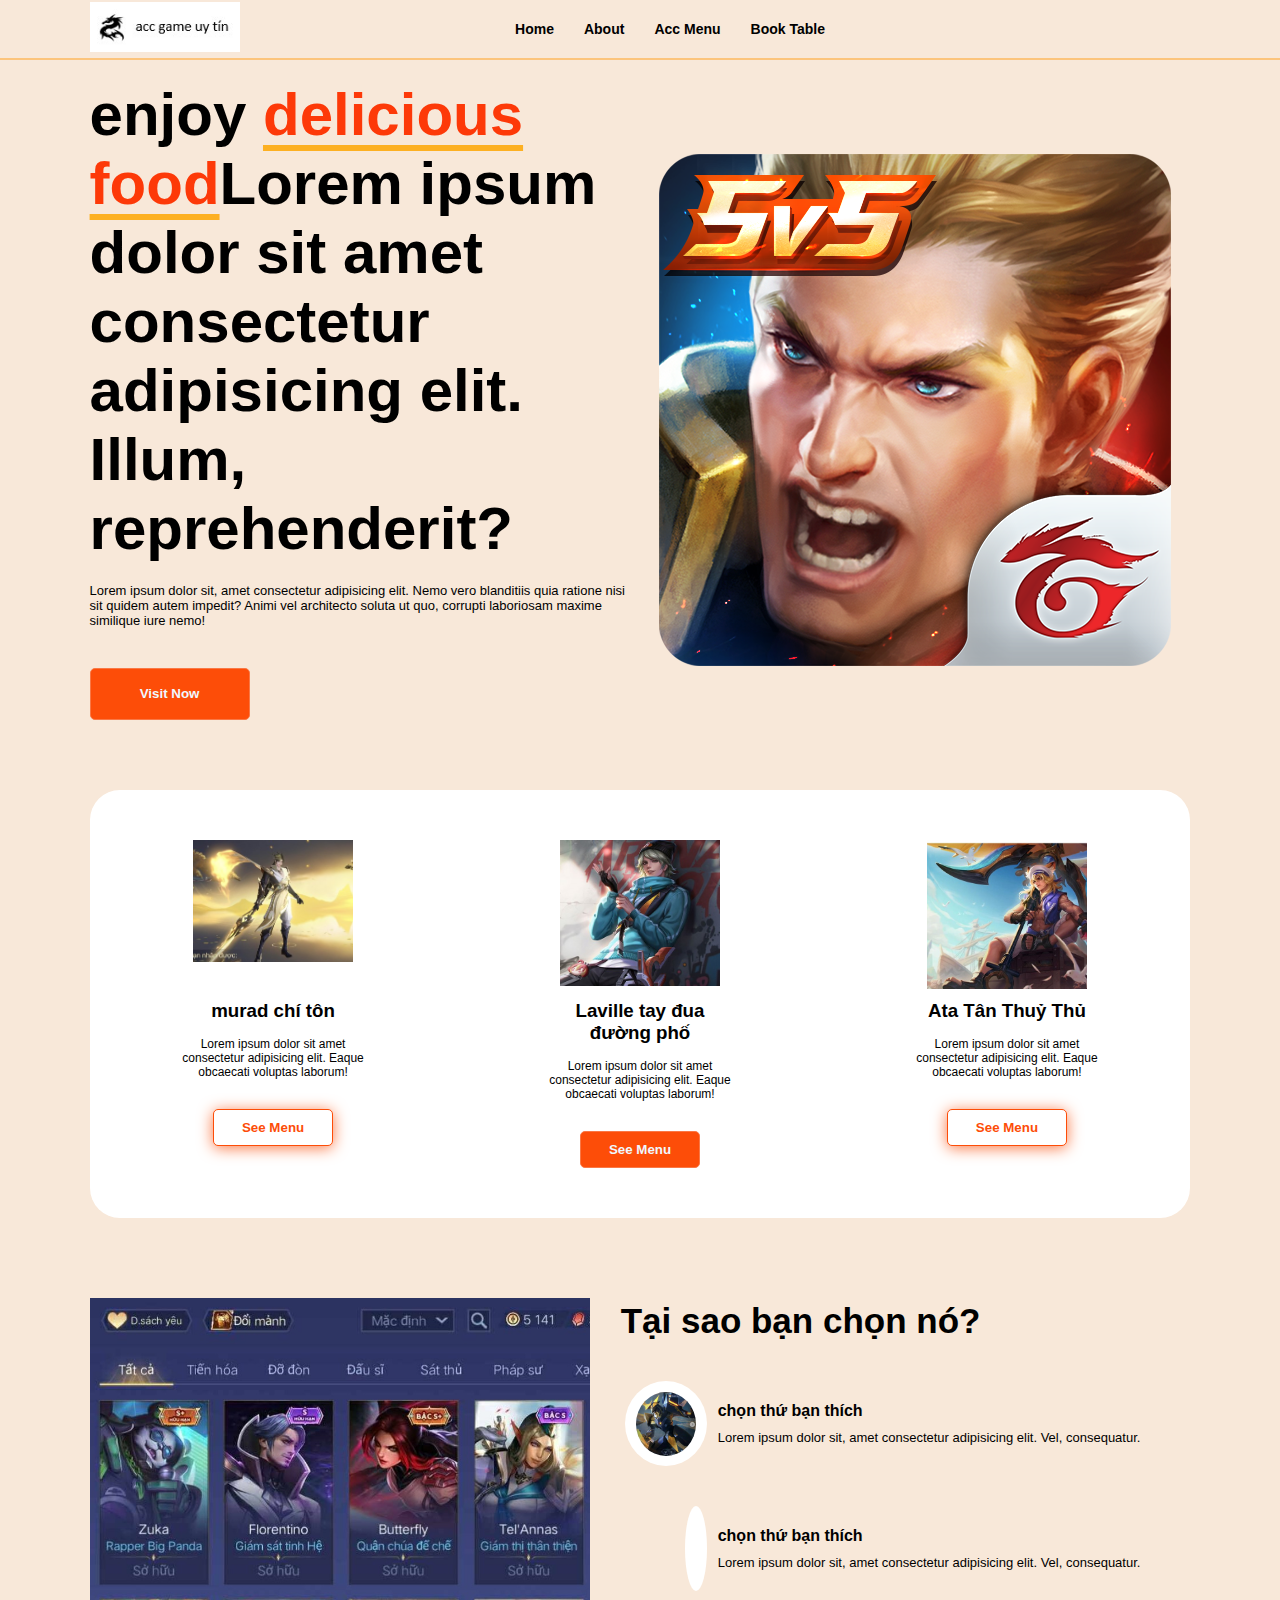
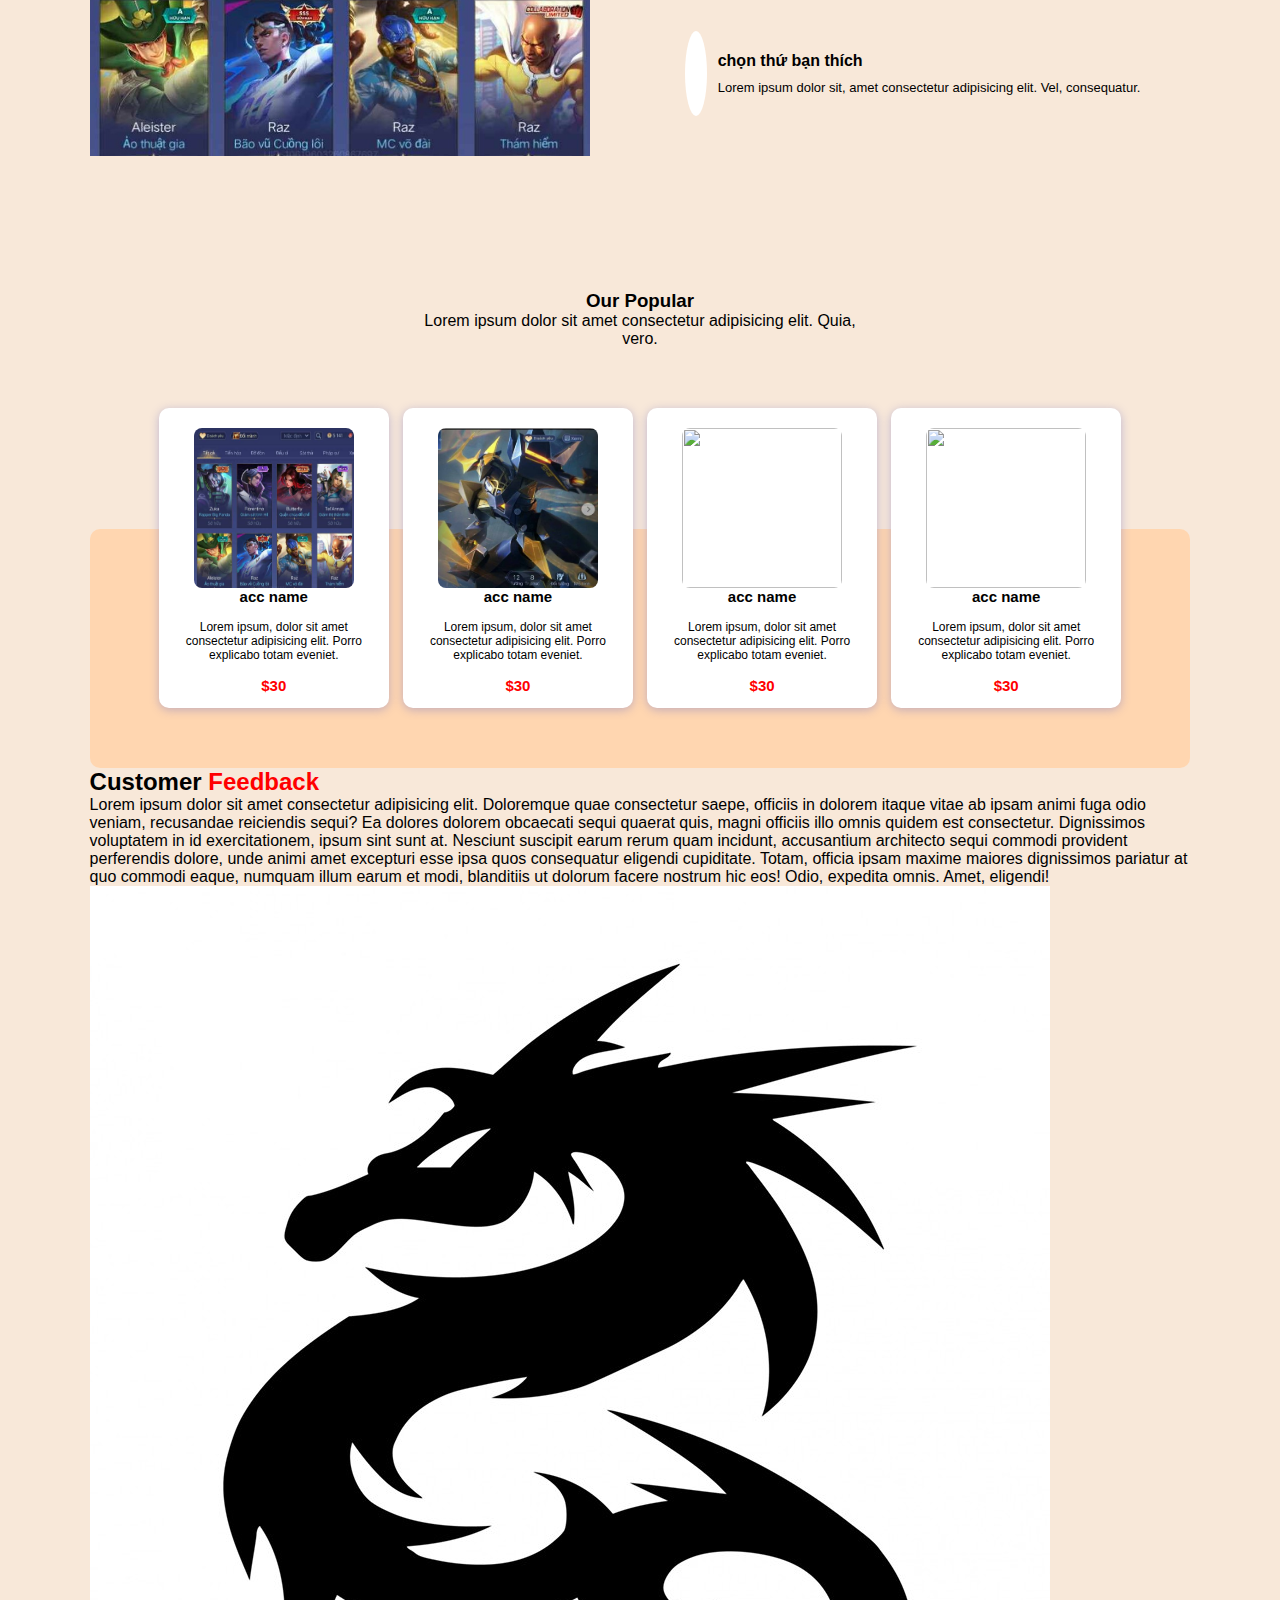
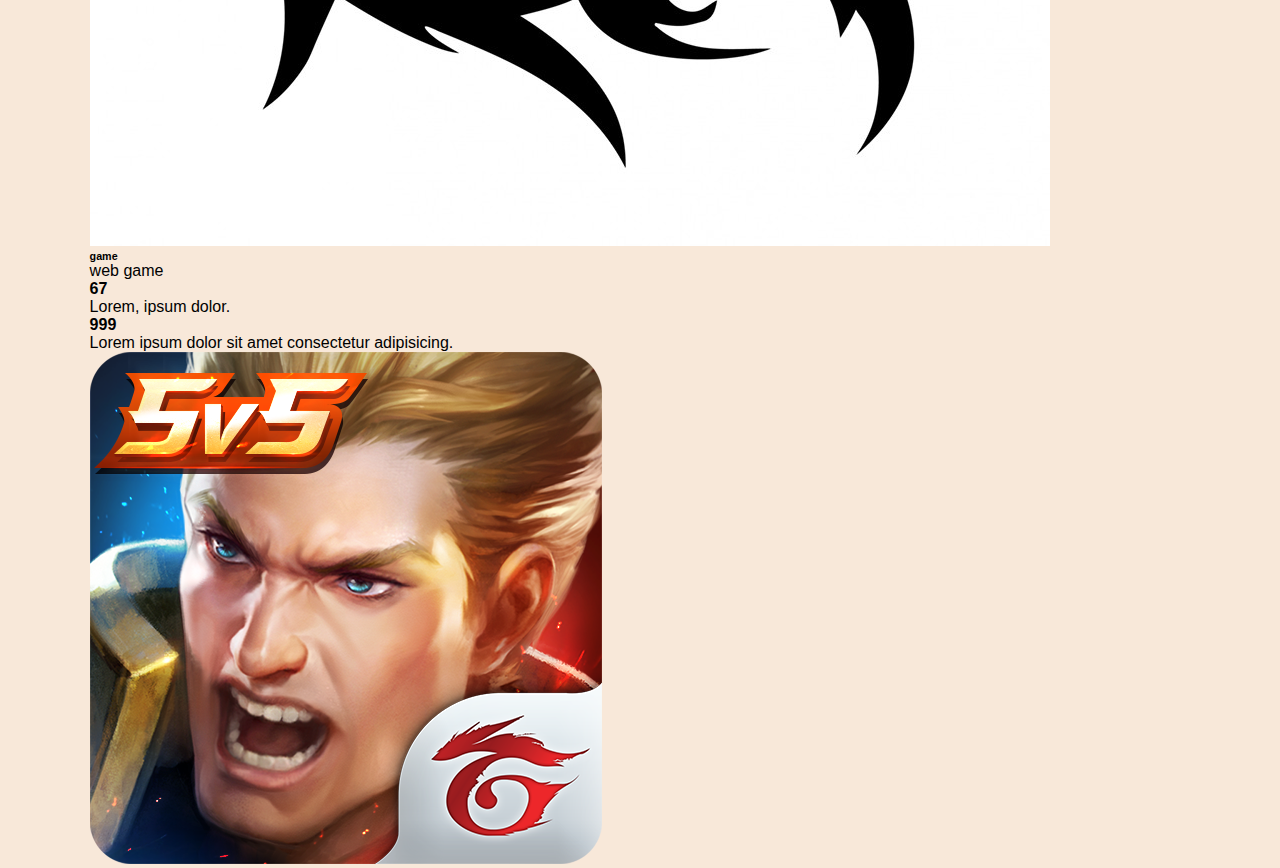
==== commit b280485e: "Update index.html" ====
--- a/web/index.html
+++ b/web/index.html
@@ -239,9 +239,9 @@
             <div>
               <img src="./img/plate1.png" alt="" />
             </div>
-            <div class = "details">
+            <div class="details">
               <h4>acc name</h4>
-              <p name = "decription">
+              <p name="decription">
                 Lorem ipsum, dolor sit amet consectetur adipisicing elit. Porro
                 explicabo totam eveniet.
               </p>
@@ -252,9 +252,9 @@
             <div>
               <img src="./img/plate2.png" alt="" />
             </div>
-            <div class = "details">
+            <div class="details">
               <h4>acc name</h4>
-              <p name = "decription">
+              <p name="decription">
                 Lorem ipsum, dolor sit amet consectetur adipisicing elit. Porro
                 explicabo totam eveniet.
               </p>
@@ -265,9 +265,9 @@
             <div>
               <img src="./img/plate3.png" alt="" />
             </div>
-            <div class = "details">
+            <div class="details">
               <h4>acc name</h4>
-              <p name = "decription">
+              <p name="decription">
                 Lorem ipsum, dolor sit amet consectetur adipisicing elit. Porro
                 explicabo totam eveniet.
               </p>
@@ -278,9 +278,9 @@
             <div>
               <img src="./img/plate4.png" alt="" />
             </div>
-            <div class = "details">
+            <div class="details">
               <h4>acc name</h4>
-              <p name = "decription">
+              <p name="decription">
                 Lorem ipsum, dolor sit amet consectetur adipisicing elit. Porro
                 explicabo totam eveniet.
               </p>
@@ -290,7 +290,51 @@
         </div>
         <div class="dsgn"></div>
       </div>
+
+      <div class="main_slide4">
+        <div class="acc-game">
+          <h2>Customer <span style="color: red">Feedback</span></h2>
+          <p>
+            Lorem ipsum dolor sit amet consectetur adipisicing elit. Doloremque
+            quae consectetur saepe, officiis in dolorem itaque vitae ab ipsam
+            animi fuga odio veniam, recusandae reiciendis sequi? Ea dolores
+            dolorem obcaecati sequi quaerat quis, magni officiis illo omnis
+            quidem est consectetur. Dignissimos voluptatem in id exercitationem,
+            ipsum sint sunt at. Nesciunt suscipit earum rerum quam incidunt,
+            accusantium architecto sequi commodi provident perferendis dolore,
+            unde animi amet excepturi esse ipsa quos consequatur eligendi
+            cupiditate. Totam, officia ipsam maxime maiores dignissimos pariatur
+            at quo commodi eaque, numquam illum earum et modi, blanditiis ut
+            dolorum facere nostrum hic eos! Odio, expedita omnis. Amet,
+            eligendi!
+          </p>
+          <div class="acc-detail">
+            <div>
+              <img src="./img/logo.jpg" alt="" />
+            </div>
+            <div>
+              <h6>game</h6>
+              <p>web game</p>
+            </div>
+          </div>
+          <div class="acc-vic"></div>
+          <div>
+            <i class="fa-solid fa-hand-peace"></i>
+            <h4>67</h4>
+            <p>Lorem, ipsum dolor.</p>
+          </div>
+          <div>
+            <i class="fa-solid fa-trophy"></i>
+            <h4>999</h4>
+            <p>Lorem ipsum dolor sit amet consectetur adipisicing.</p>
+          </div>
+        </div>
+        <div class="acc">
+          <img src="./img/game.png" alt="">
+        </div>
+      </div>
     </div>
+
     <script src="app.js"></script>
   </body>
 </html>
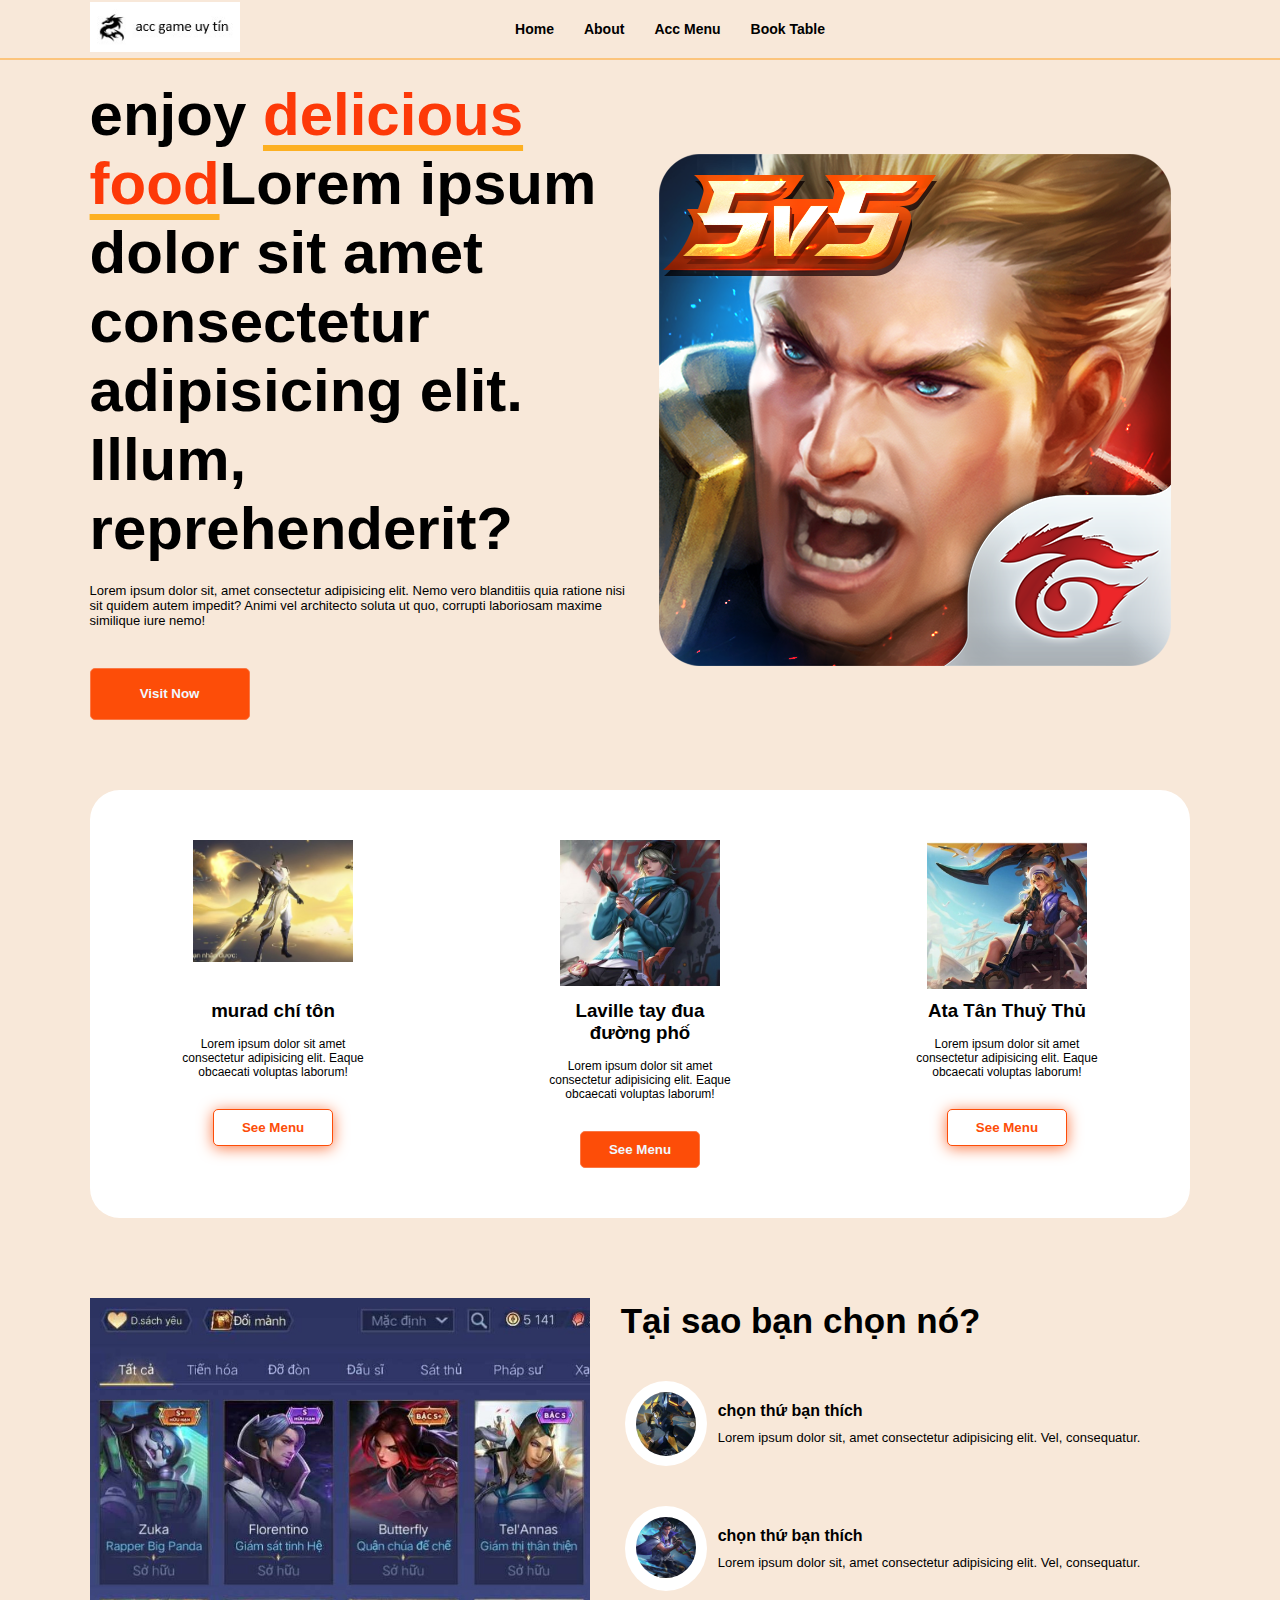
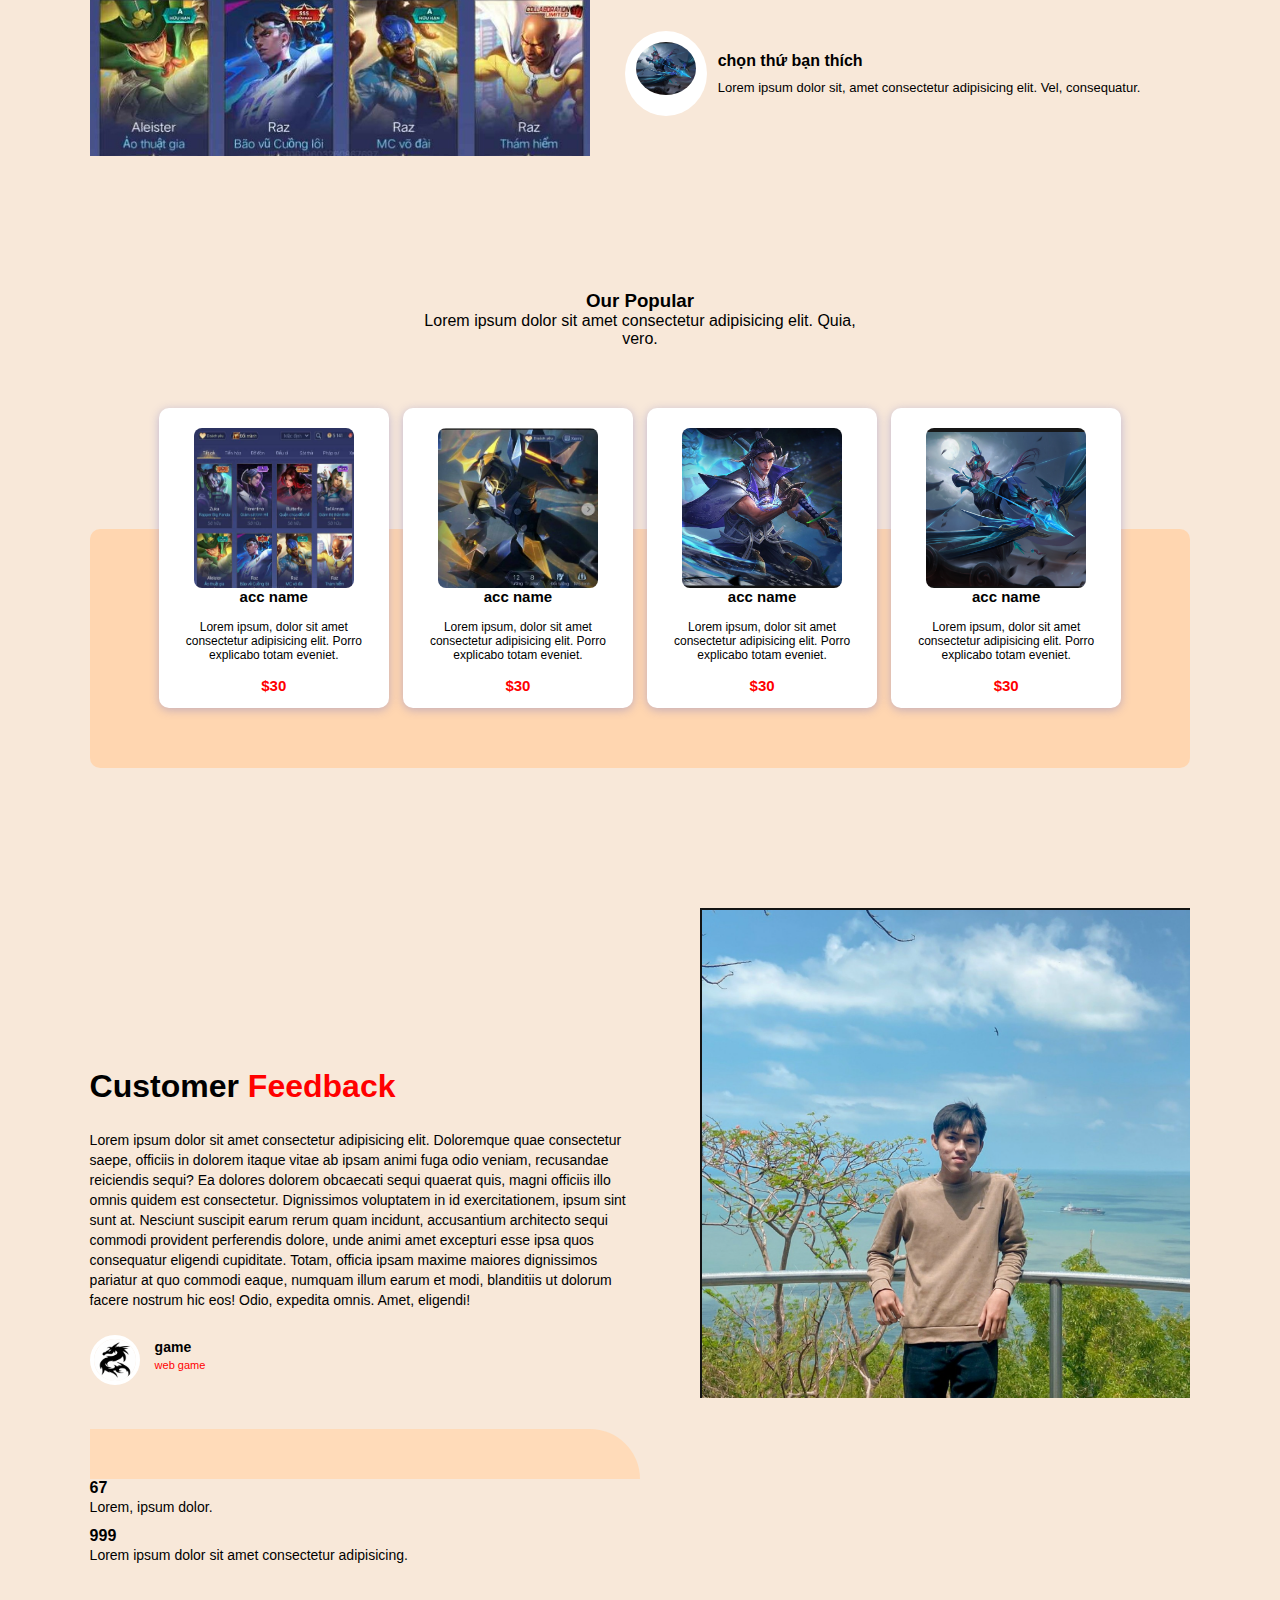
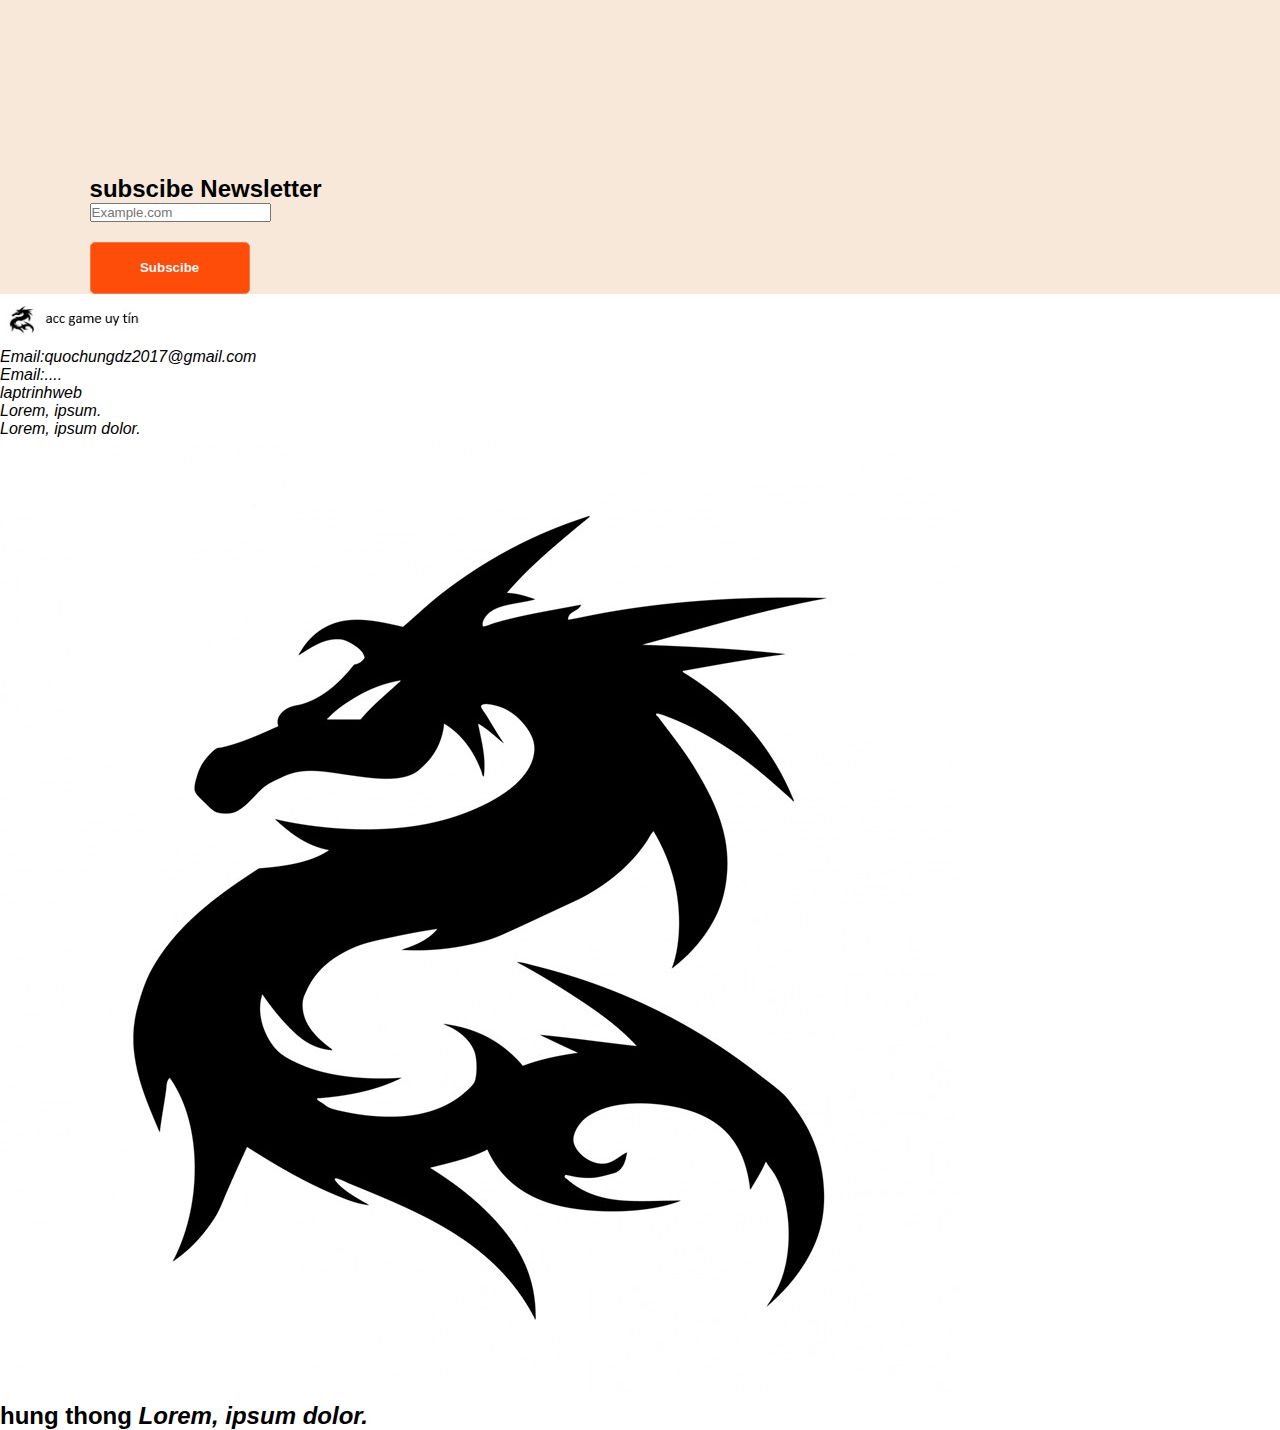
==== commit 425271a8: "Update index.html" ====
--- a/web/index.html
+++ b/web/index.html
@@ -330,8 +330,42 @@
           </div>
         </div>
         <div class="acc">
-          <img src="./img/game.png" alt="">
-        </div>
+          <img src="./img/thong.png" alt="" />
+        </div>
+      </div>
+
+      <div class="letter">
+        <div class="letter-head">
+          <h2>subscibe <span>Newsletter</span></h2>
+        </div>
+        <div class="letter-input">
+          <div>
+            <input type="email" placeholder="Example.com" />
+          </div>
+          <button class="red_btn">Subscibe</button>
+        </div>
+      </div>
+    </div>
+
+    <div class="creator">
+      <div class="creator-1">
+        <div class="logo">
+          <img src="./img/official logo wide.png" alt="" />
+        </div>
+        <div>
+          <address>
+            <p>Email:quochungdz2017@gmail.com</p>
+            <p>Email:....</p>
+            <p>
+              laptrinhweb <br />Lorem, ipsum. <br />
+              Lorem, ipsum dolor.
+            </p>
+          </address>
+        </div>
+      </div>
+      <div class="creator-2">
+        <img src="./img/logo.jpg" alt="" />
+        <h2>hung thong <em>Lorem, ipsum dolor.</em></h2>
       </div>
     </div>
 
--- a/web/style.css
+++ b/web/style.css
@@ -292,7 +292,6 @@
   margin-bottom: 30px;
 }
 
-
 .main_slide3 .fav-game {
   margin: 30px 0;
   display: flex;
@@ -351,6 +350,98 @@
   padding-top: 15px;
 }
 
+.main_slide4 {
+  margin-top: 270px;
+  display: flex;
+  flex-wrap: wrap-reverse;
+  margin-bottom: 200px;
+}
+
+.main_slide4 .acc-game {
+  flex: 0.5;
+  margin-top: 30px;
+}
+
+.main_slide4 .acc {
+  flex: 0.5;
+  text-align: right;
+}
+
+.main_slide4 .acc img {
+  margin-top: -130px;
+  width: 50vw;
+  max-width: 490px;
+}
+
+.main_slide4 .acc-game h2 {
+  font-size: 32px;
+  margin-bottom: 25px;
+}
+
+.main_slide4 .acc-game p {
+  font-size: 14px;
+  line-height: 20px;
+  margin-bottom: 10px;
+}
+
+.main_slide4 .acc-detail {
+  margin-top: 20px;
+  display: flex;
+  margin: 25px 0;
+  align-items: center;
+}
+
+.main_slide4 .acc-detail img {
+  width: 50px;
+  border-radius: 50%;
+  margin-right: 15px;
+  border: 4px solid white;
+}
+
+.main_slide4 .acc-detail h6 {
+  font-size: 14px;
+}
+
+.main_slide4 .acc-detail p {
+  font-size: 11px;
+  color: red;
+}
+
+.main_slide4 .acc-vic {
+  display: flex;
+  align-items: center;
+  padding: 25px 20px;
+  background-color: rgb(255, 219, 185);
+  border-radius: 0 100px 0 0;
+  margin-top: 40px;
+  width: 100%;
+}
+
+.main_slide4 .acc-vic div {
+  display: flex;
+  align-items: center;
+  margin-right: 20px;
+  flex: 0.5;
+  height: 27px;
+  overflow: hidden;
+}
+
+.main_slide4 .acc-vic .div i,
+.main_slide4 .acc-vic div h4 {
+  font-size: 27px;
+  margin-right: 8px;
+}
+
+.main_slide4 .acc-vic div h4 {
+  color: red;
+}
+
+.main_slide4 .acc-vic div p {
+  font-size: 11px;
+  padding-top: 8px;
+  line-height: 13px;
+}
+
 @media only screen and (max-width: 768px) {
   .header .nav,
   .header .account {
@@ -434,11 +525,11 @@
     font-size: 11px;
   }
 
-  .main_slide3{
+  .main_slide3 {
     margin-top: 100px;
   }
 
-  .main_slide3 .dsgn{
+  .main_slide3 .dsgn {
     height: 60%;
   }
 
@@ -446,7 +537,22 @@
     width: 80%;
     margin-bottom: 20px;
   }
-  
+  .main_slide4 {
+    margin-top: 150px;
+  }
+  .main_slide4 .acc-game {
+    flex: 1;
+  }
+
+  .main_slide4 .acc {
+    flex: 1;
+    text-align: center;
+    margin-bottom: 40px;
+  }
+
+  .main_slide4 .acc img {
+    width: 80vw;
+  }
 }
 
 @media only screen and (max-width: 550px) {
@@ -475,33 +581,40 @@
     width: 70vw;
   }
 
-  .acc-items{
+  .acc-items {
     padding: 10px 0;
   }
 
-  .item{
+  .item {
     width: 60%;
     padding: 30px 5px;
   }
 
-  .item h3{
+  .item h3 {
     font-size: 20px;
     margin-bottom: 5px;
   }
 
-  .main_slide3 .fav-head{
+  .main_slide3 .fav-head {
     width: 100%;
   }
 
-  .main_slide3 .fav-head h3{
+  .main_slide3 .fav-head h3 {
     font-size: 25px;
   }
 
-  .main_slide3 .fav-head p{
+  .main_slide3 .fav-head p {
     font-size: 11px;
   }
 
-  .main_slide3 .dsgn{
-    display:  none;
-  }
-}
+  .main_slide3 .dsgn {
+    display: none;
+  }
+  .main_slide4 .acc-vic div p {
+    display: none;
+  }
+
+  .main_slide4 .acc-vic div p{
+    display: none;
+  }
+}
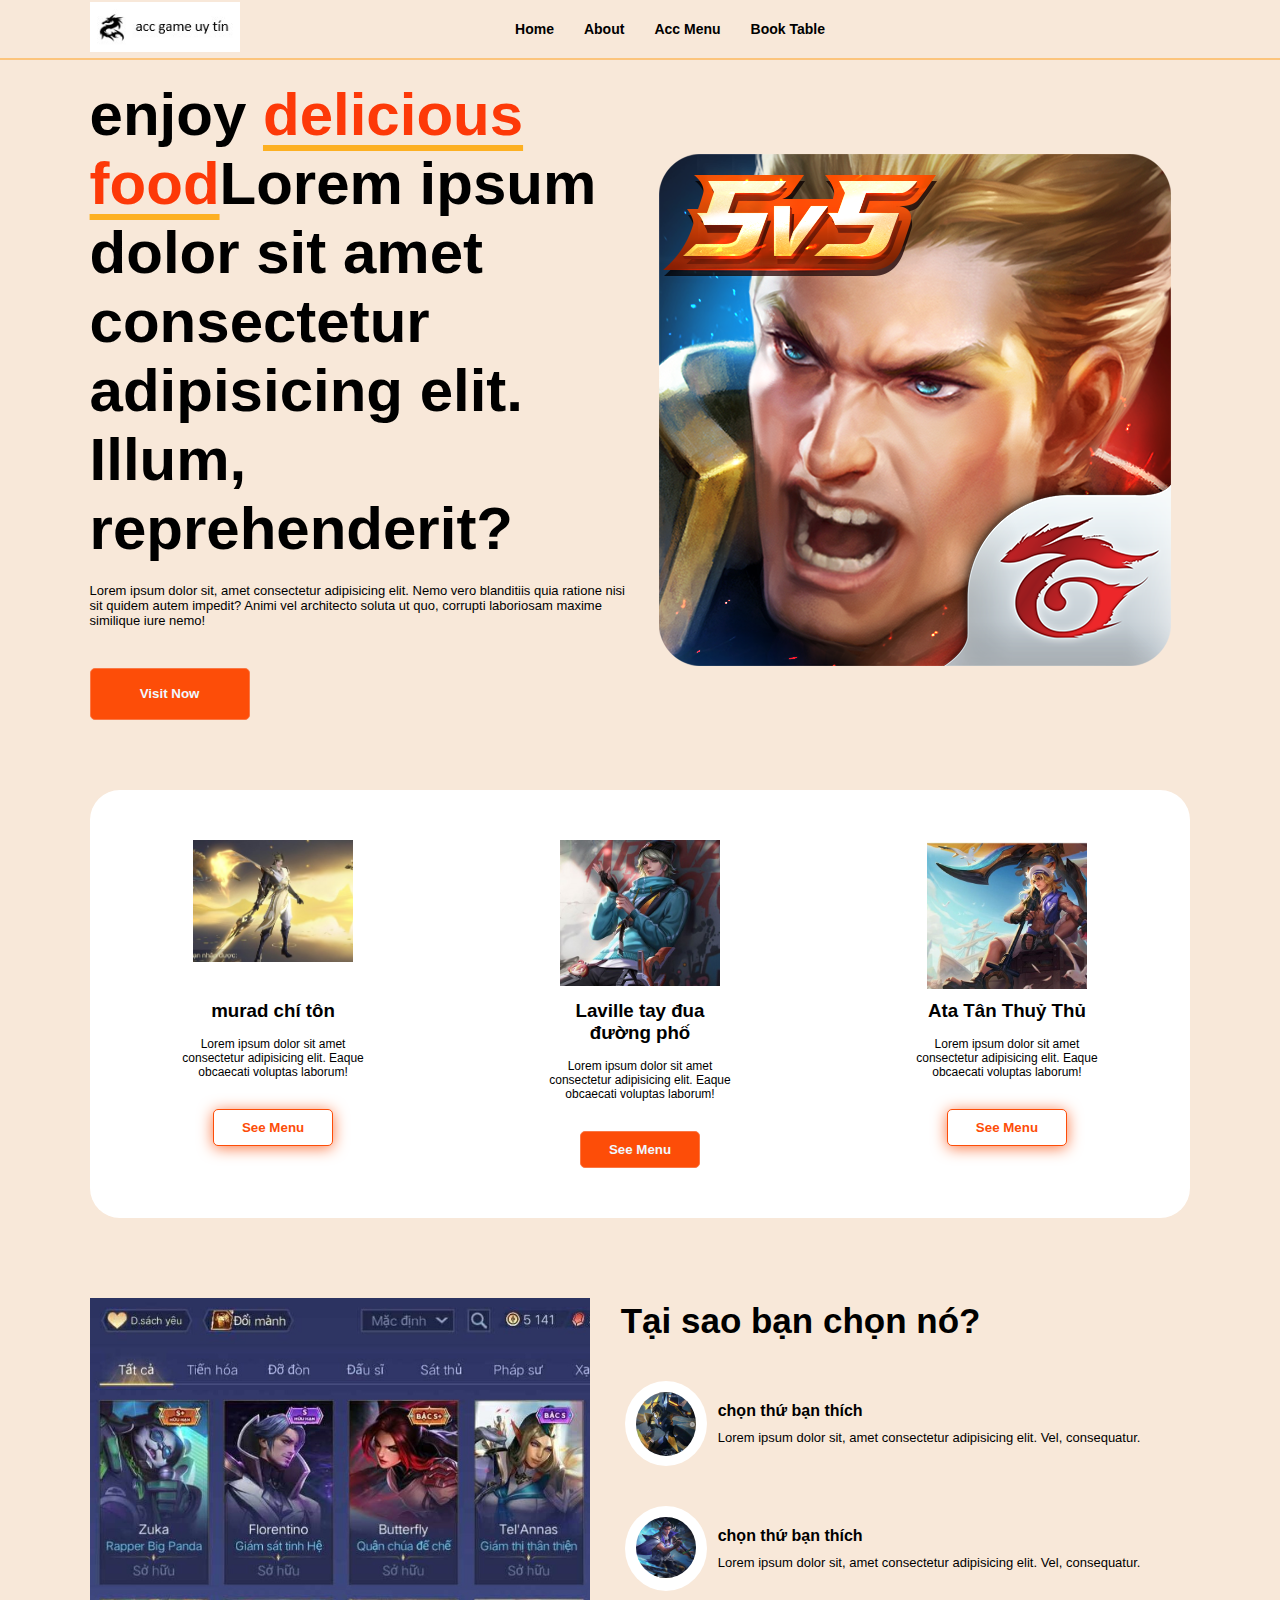
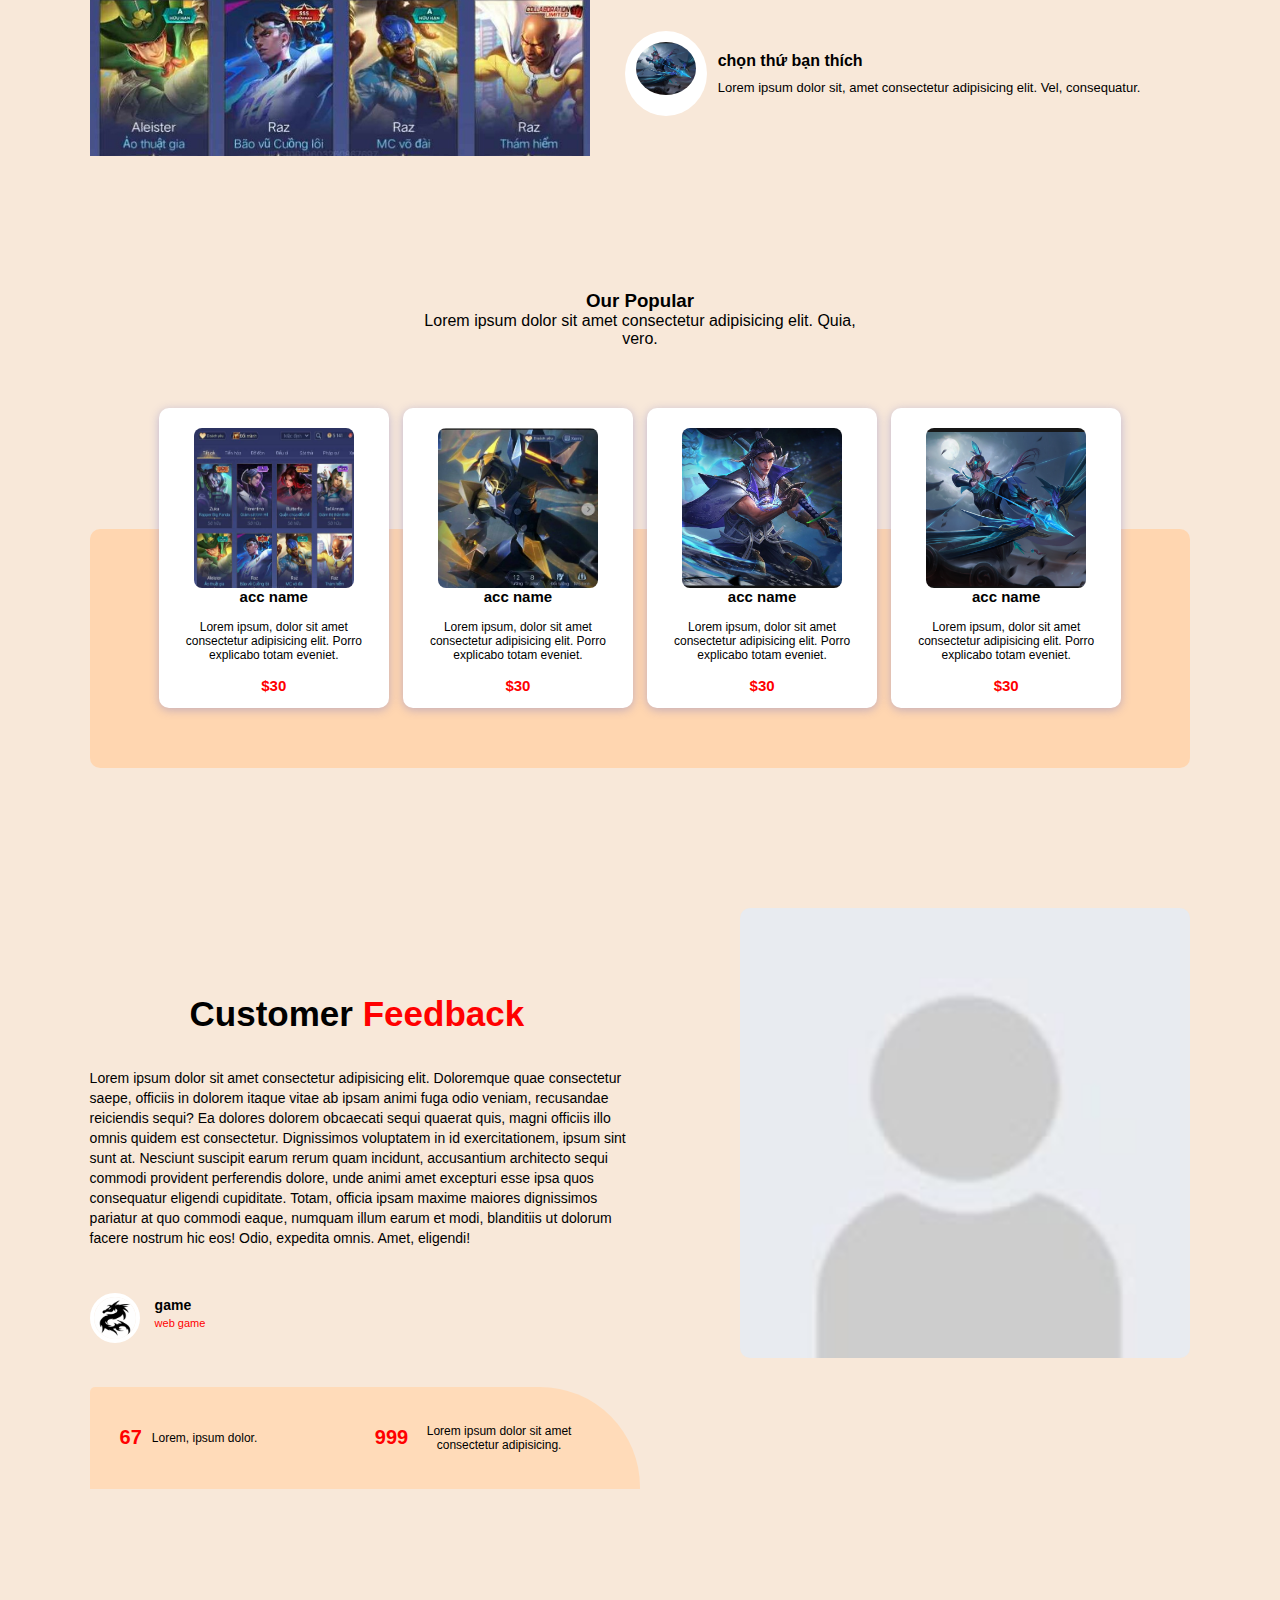
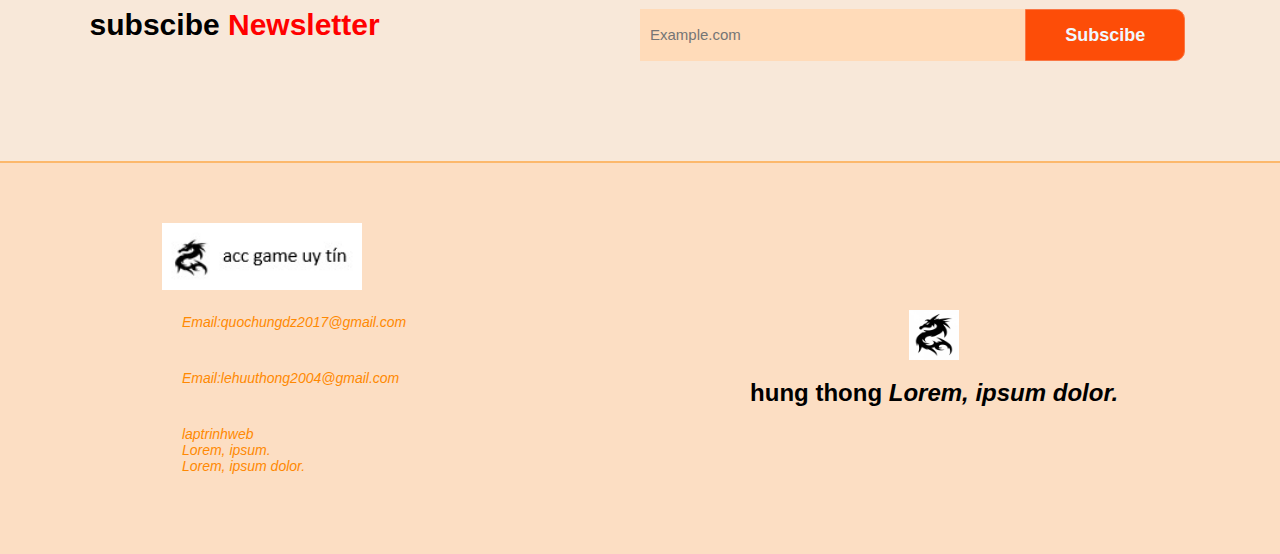
==== commit e5cb8bc7: "sua xong home" ====
--- a/web/index.html
+++ b/web/index.html
@@ -44,22 +44,6 @@
               </a>
             </ul>
           </div>
-          <div class="nav">
-            <ul>
-              <a href="">
-                <li>Home</li>
-              </a>
-              <a href="">
-                <li>About</li>
-              </a>
-              <a href="">
-                <li>Acc Menu</li>
-              </a>
-              <a href="">
-                <li>Book Table</li>
-              </a>
-            </ul>
-          </div>
         </div>
         <div class="logo">
           <img src="./img/official logo wide.png" alt="" />
@@ -76,7 +60,7 @@
             <a href="#">
               <li>About</li>
             </a>
-            <a href="#">
+            <a href="../menu/menu.html">
               <li>Acc Menu</li>
             </a>
             <a href="#">
@@ -293,8 +277,8 @@
 
       <div class="main_slide4">
         <div class="acc-game">
-          <h2>Customer <span style="color: red">Feedback</span></h2>
-          <p>
+            <h2 class = "titlefeedback">Customer <span style="color: red">Feedback</span></h2>
+          <p class = "info">
             Lorem ipsum dolor sit amet consectetur adipisicing elit. Doloremque
             quae consectetur saepe, officiis in dolorem itaque vitae ab ipsam
             animi fuga odio veniam, recusandae reiciendis sequi? Ea dolores
@@ -308,6 +292,7 @@
             dolorum facere nostrum hic eos! Odio, expedita omnis. Amet,
             eligendi!
           </p>
+          
           <div class="acc-detail">
             <div>
               <img src="./img/logo.jpg" alt="" />
@@ -317,20 +302,25 @@
               <p>web game</p>
             </div>
           </div>
-          <div class="acc-vic"></div>
-          <div>
-            <i class="fa-solid fa-hand-peace"></i>
-            <h4>67</h4>
-            <p>Lorem, ipsum dolor.</p>
-          </div>
-          <div>
-            <i class="fa-solid fa-trophy"></i>
-            <h4>999</h4>
-            <p>Lorem ipsum dolor sit amet consectetur adipisicing.</p>
+          <div align = "center" class="acc-vic">
+            <div>
+              <i class="fa-solid fa-hand-peace"></i>
+              <div class = "icon">
+                <h5>67</h5>
+                <p>Lorem, ipsum dolor.</p>
+              </div>
+            </div>
+            <div>
+              <i class="fa-solid fa-trophy"></i>
+              <div class = "icon">
+                <h5>999</h5>
+                <p>Lorem ipsum dolor sit amet consectetur adipisicing.</p>
+              </div>
+            </div>
           </div>
         </div>
         <div class="acc">
-          <img src="./img/thong.png" alt="" />
+          <img style="width: 450px; height:450px; border-radius: 10px;" src="./img/avtclone.jpg" alt="" />
         </div>
       </div>
 
@@ -355,7 +345,7 @@
         <div>
           <address>
             <p>Email:quochungdz2017@gmail.com</p>
-            <p>Email:....</p>
+            <p>Email:lehuuthong2004@gmail.com</p>
             <p>
               laptrinhweb <br />Lorem, ipsum. <br />
               Lorem, ipsum dolor.
--- a/web/style.css
+++ b/web/style.css
@@ -354,12 +354,12 @@
   margin-top: 270px;
   display: flex;
   flex-wrap: wrap-reverse;
-  margin-bottom: 200px;
 }
 
 .main_slide4 .acc-game {
   flex: 0.5;
   margin-top: 30px;
+  position: relative;
 }
 
 .main_slide4 .acc {
@@ -374,8 +374,9 @@
 }
 
 .main_slide4 .acc-game h2 {
-  font-size: 32px;
+  font-size: 35px;
   margin-bottom: 25px;
+
 }
 
 .main_slide4 .acc-game p {
@@ -410,9 +411,9 @@
 .main_slide4 .acc-vic {
   display: flex;
   align-items: center;
-  padding: 25px 20px;
+  padding: 40px 20px;
   background-color: rgb(255, 219, 185);
-  border-radius: 0 100px 0 0;
+  border-radius: 5px 100px 0 0;
   margin-top: 40px;
   width: 100%;
 }
@@ -421,27 +422,119 @@
   display: flex;
   align-items: center;
   margin-right: 20px;
+  flex: 1;
+  height: 22px;
+}
+
+.main_slide4 .acc-vic .div i,
+.main_slide4 .acc-vic div h5 {
+  font-size: 20px;
+  color: red;
+}
+
+
+.main_slide4 .acc-vic div p {
+  font-size: 12px;
+  line-height: 14px;
+  padding-left: 10px;
+  padding-top: 10px;
+}
+
+.letter {
+  display: flex;
+  flex-wrap: wrap;
+  justify-content: space-between;
+  align-items: center;
+  padding: 100px 0;
+}
+
+.letter-head {
   flex: 0.5;
-  height: 27px;
-  overflow: hidden;
-}
-
-.main_slide4 .acc-vic .div i,
-.main_slide4 .acc-vic div h4 {
-  font-size: 27px;
-  margin-right: 8px;
-}
-
-.main_slide4 .acc-vic div h4 {
+}
+
+.letter-head h2 {
+  font-size: 30px;
+}
+
+.letter-head span {
   color: red;
 }
 
-.main_slide4 .acc-vic div p {
-  font-size: 11px;
-  padding-top: 8px;
-  line-height: 13px;
-}
-
+.letter-input {
+  width: 100%;
+  margin-top: 20px;
+  display: flex;
+  flex: 0.5;
+}
+
+.letter-input div {
+  width: 70%;
+  display: flex;
+  align-items: center;
+  background-color: rgb(255, 219, 185);
+}
+
+.letter-input input {
+  font-size: 15px;
+  padding: 10px;
+  outline: none;
+  width: 100%;
+  border: none;
+  background-color: rgb(255, 219, 185);
+}
+
+.letter-input .red_btn {
+  margin: 0;
+  font-size: 18px;
+  box-shadow: none;
+  border-radius: 0 10px 10px 0;
+}
+
+.creator {
+  padding: 60px 0;
+  border-top: 2px solid rgb(252, 184, 107);
+  background-color: rgb(252, 222, 195);
+  display: flex;
+  flex-wrap: wrap;
+  justify-content: space-around;
+  align-items: center;
+}
+
+.creator-1 .logo img {
+  width: 200px;
+}
+
+.creator-1 p {
+  cursor: pointer;
+  font-size: 14px;
+  padding: 20px;
+  color: rgb(255, 137, 2);
+}
+
+.creator-2 {
+  text-align: center;
+  cursor: pointer;
+}
+
+.creator-2 h2 {
+  font-family: "franklin gothic medium", "arial narrow", arial, sans-serif;
+}
+
+.creator-2 img {
+  width: 50px;
+  margin-bottom: 15px;
+}
+.icon {
+  padding-left: 10px;
+}
+.acc-game .info {
+  padding-bottom: 20px;
+}
+.acc-game .titlefeedback {
+  position: absolute;
+  bottom: 430px;
+  left: 100px;
+}
 @media only screen and (max-width: 768px) {
   .header .nav,
   .header .account {
@@ -553,6 +646,27 @@
   .main_slide4 .acc img {
     width: 80vw;
   }
+
+  .letter-head h2 {
+    font-size: 20px;
+  }
+  .letter-input input {
+    font-size: 12px;
+    padding: 15px;
+    width: 50vw;
+  }
+  .letter-input .red_btn {
+    line-height: 40px;
+    width: 120px;
+    font-size: 12px;
+  }
+
+  .creator .creator-1 div {
+    margin: 0;
+  }
+  .creator div {
+    margin-bottom: 40px;
+  }
 }
 
 @media only screen and (max-width: 550px) {
@@ -614,7 +728,26 @@
     display: none;
   }
 
-  .main_slide4 .acc-vic div p{
+  .main_slide4 .acc-vic div p {
     display: none;
   }
-}
+
+  .letter {
+    justify-content: center;
+  }
+
+  .letter-head {
+    flex: 1;
+    text-align: center;
+  }
+
+  .creator div:last-child {
+    margin-bottom: 0;
+  }
+  .creator {
+    padding-bottom: 25px;
+  }
+  .creator-2 h2 {
+    font-size: 20px;
+  }
+}
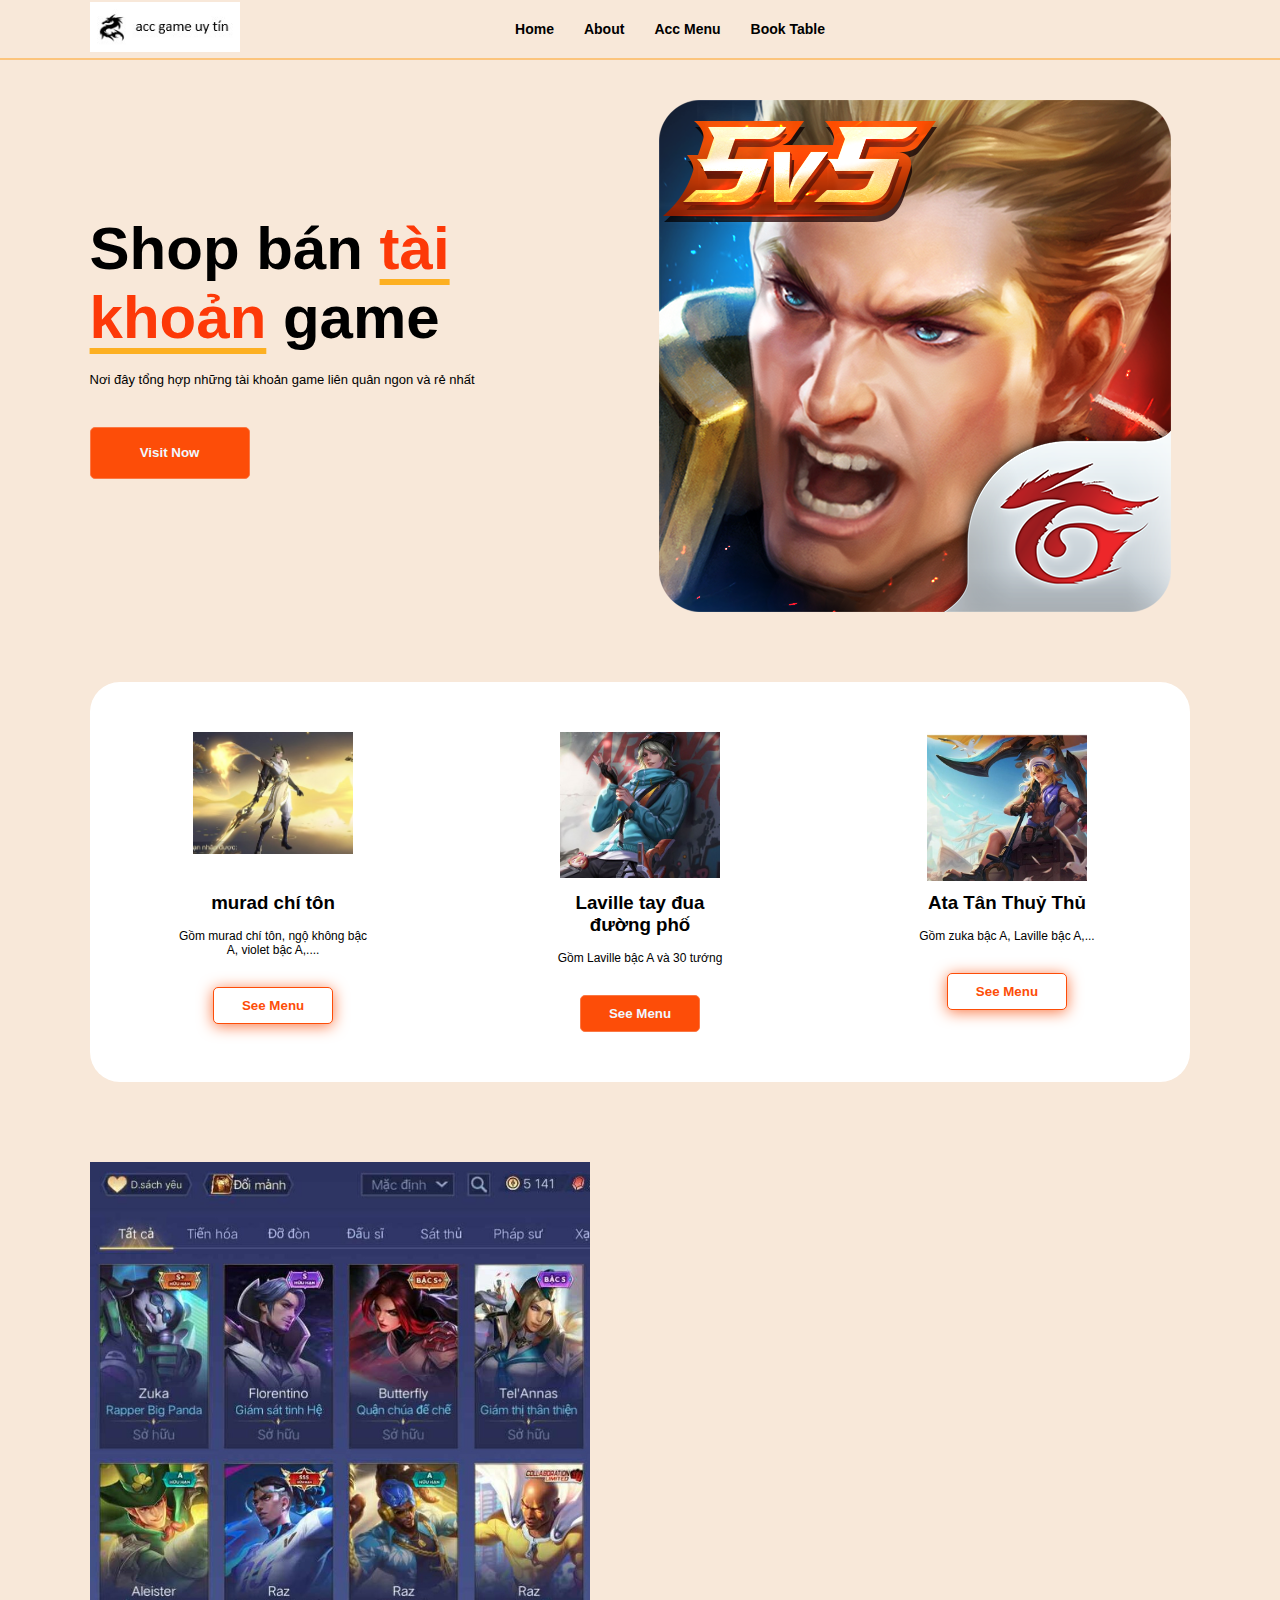
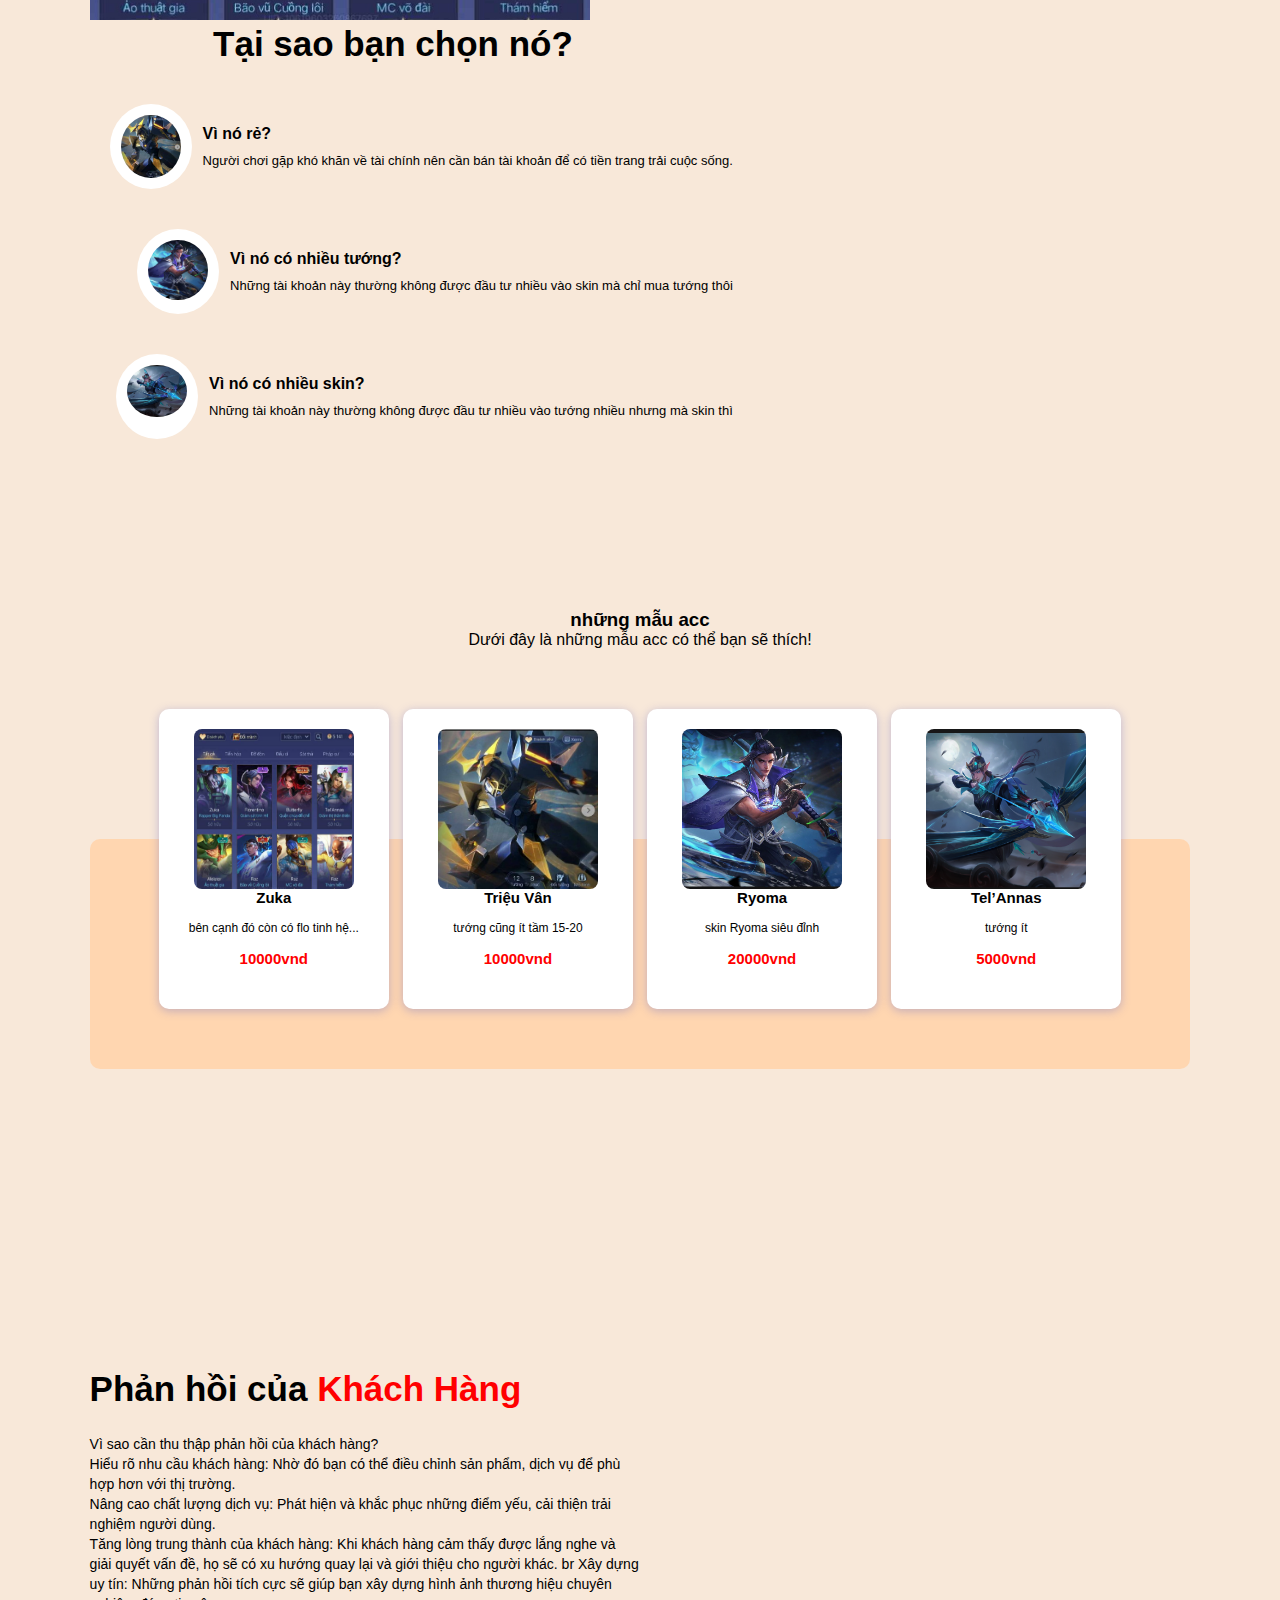
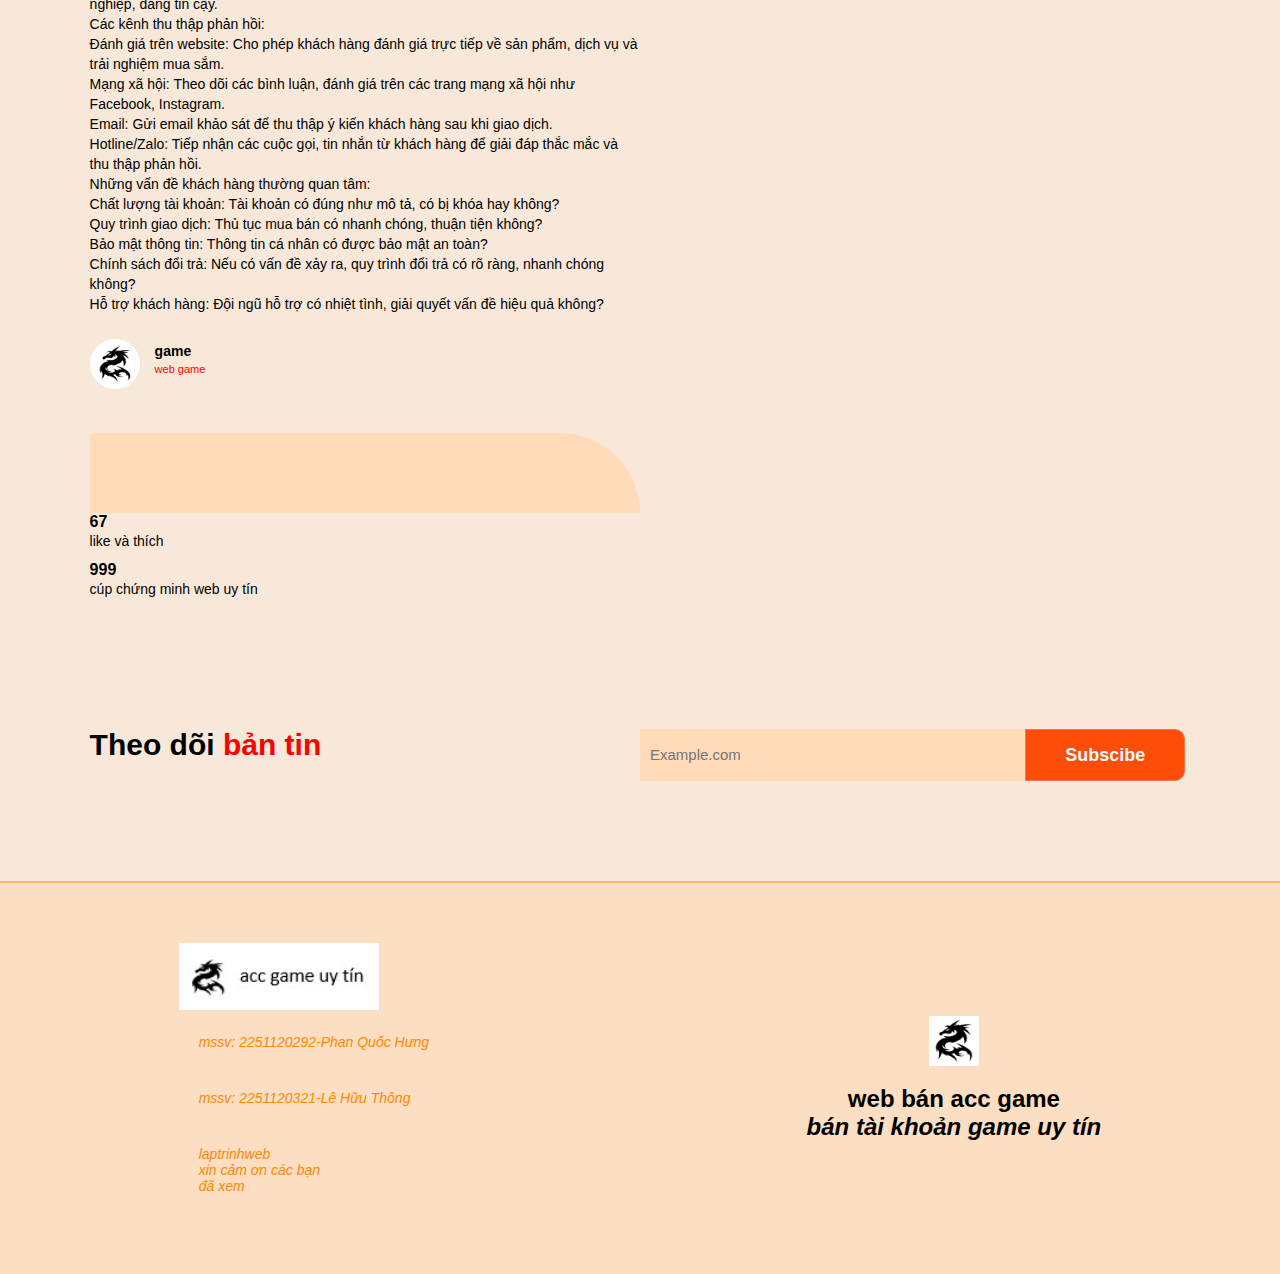
==== commit 97900fef: "Update index.html" ====
--- a/web/index.html
+++ b/web/index.html
@@ -44,6 +44,22 @@
               </a>
             </ul>
           </div>
+          <div class="nav">
+            <ul>
+              <a href="">
+                <li>Home</li>
+              </a>
+              <a href="">
+                <li>About</li>
+              </a>
+              <a href="">
+                <li>Acc Menu</li>
+              </a>
+              <a href="">
+                <li>Book Table</li>
+              </a>
+            </ul>
+          </div>
         </div>
         <div class="logo">
           <img src="./img/official logo wide.png" alt="" />
@@ -60,7 +76,7 @@
             <a href="#">
               <li>About</li>
             </a>
-            <a href="../menu/menu.html">
+            <a href="#">
               <li>Acc Menu</li>
             </a>
             <a href="#">
@@ -100,16 +116,8 @@
     <div class="home">
       <div class="main_slide">
         <div>
-          <h1>
-            enjoy <span>delicious food</span>Lorem ipsum dolor sit amet
-            consectetur adipisicing elit. Illum, reprehenderit?
-          </h1>
-          <p>
-            Lorem ipsum dolor sit, amet consectetur adipisicing elit. Nemo vero
-            blanditiis quia ratione nisi sit quidem autem impedit? Animi vel
-            architecto soluta ut quo, corrupti laboriosam maxime similique iure
-            nemo!
-          </p>
+          <h1>Shop bán <span>tài khoản</span> game</h1>
+          <p>Nơi đây tổng hợp những tài khoản game liên quân ngon và rẻ nhất</p>
 
           <button class="red_btn">
             Visit Now <i class="fa-solid fa-arrow-right-long"></i>
@@ -126,10 +134,7 @@
             <img src="./img/item1.jpg" alt="acc item" />
           </div>
           <h3>murad chí tôn</h3>
-          <p>
-            Lorem ipsum dolor sit amet consectetur adipisicing elit. Eaque
-            obcaecati voluptas laborum!
-          </p>
+          <p>Gồm murad chí tôn, ngộ không bậc A, violet bậc A,....</p>
           <button class="white_btn">See Menu</button>
         </div>
         <div class="item">
@@ -137,10 +142,7 @@
             <img src="./img/item2.jpg" alt="acc item" />
           </div>
           <h3>Laville tay đua đường phố</h3>
-          <p>
-            Lorem ipsum dolor sit amet consectetur adipisicing elit. Eaque
-            obcaecati voluptas laborum!
-          </p>
+          <p>Gồm Laville bậc A và 30 tướng</p>
           <button class="red_btn">See Menu</button>
         </div>
         <div class="item">
@@ -148,10 +150,7 @@
             <img src="./img/item3.jpg" alt="acc item" />
           </div>
           <h3>Ata Tân Thuỷ Thủ</h3>
-          <p>
-            Lorem ipsum dolor sit amet consectetur adipisicing elit. Eaque
-            obcaecati voluptas laborum!
-          </p>
+          <p>Gồm zuka bậc A, Laville bậc A,...</p>
           <button class="white_btn">See Menu</button>
         </div>
       </div>
@@ -172,10 +171,10 @@
                 <img src="./img/plate2.png" alt="" />
               </div>
               <div>
-                <h4>chọn thứ bạn thích</h4>
+                <h4>Vì nó rẻ?</h4>
                 <p>
-                  Lorem ipsum dolor sit, amet consectetur adipisicing elit. Vel,
-                  consequatur.
+                  Người chơi gặp khó khăn về tài chính nên cần bán tài khoản để
+                  có tiền trang trải cuộc sống.
                 </p>
               </div>
             </div>
@@ -186,10 +185,10 @@
                 <img src="./img/plate3.png" alt="" />
               </div>
               <div>
-                <h4>chọn thứ bạn thích</h4>
+                <h4>Vì nó có nhiều tướng?</h4>
                 <p>
-                  Lorem ipsum dolor sit, amet consectetur adipisicing elit. Vel,
-                  consequatur.
+                  Những tài khoản này thường không được đầu tư nhiều vào skin mà
+                  chỉ mua tướng thôi
                 </p>
               </div>
             </div>
@@ -200,10 +199,10 @@
                 <img src="./img/plate4.png" alt="" />
               </div>
               <div>
-                <h4>chọn thứ bạn thích</h4>
+                <h4>Vì nó có nhiều skin?</h4>
                 <p>
-                  Lorem ipsum dolor sit, amet consectetur adipisicing elit. Vel,
-                  consequatur.
+                  Những tài khoản này thường không được đầu tư nhiều vào tướng
+                  nhiều nhưng mà skin thì
                 </p>
               </div>
             </div>
@@ -213,10 +212,8 @@
 
       <div class="main_slide3">
         <div class="fav-head">
-          <h3>Our Popular</h3>
-          <p>
-            Lorem ipsum dolor sit amet consectetur adipisicing elit. Quia, vero.
-          </p>
+          <h3>những mẫu acc</h3>
+          <p>Dưới đây là những mẫu acc có thể bạn sẽ thích!</p>
         </div>
         <div class="fav-game">
           <div class="item">
@@ -224,12 +221,9 @@
               <img src="./img/plate1.png" alt="" />
             </div>
             <div class="details">
-              <h4>acc name</h4>
-              <p name="decription">
-                Lorem ipsum, dolor sit amet consectetur adipisicing elit. Porro
-                explicabo totam eveniet.
-              </p>
-              <p class="fav-price">$30</p>
+              <h4>Zuka</h4>
+              <p name="decription">bên cạnh đó còn có flo tinh hệ...</p>
+              <p class="fav-price">10000vnd</p>
             </div>
           </div>
           <div class="item">
@@ -237,12 +231,9 @@
               <img src="./img/plate2.png" alt="" />
             </div>
             <div class="details">
-              <h4>acc name</h4>
-              <p name="decription">
-                Lorem ipsum, dolor sit amet consectetur adipisicing elit. Porro
-                explicabo totam eveniet.
-              </p>
-              <p class="fav-price">$30</p>
+              <h4>Triệu Vân</h4>
+              <p name="decription">tướng cũng ít tầm 15-20</p>
+              <p class="fav-price">10000vnd</p>
             </div>
           </div>
           <div class="item">
@@ -250,12 +241,9 @@
               <img src="./img/plate3.png" alt="" />
             </div>
             <div class="details">
-              <h4>acc name</h4>
-              <p name="decription">
-                Lorem ipsum, dolor sit amet consectetur adipisicing elit. Porro
-                explicabo totam eveniet.
-              </p>
-              <p class="fav-price">$30</p>
+              <h4>Ryoma</h4>
+              <p name="decription">skin Ryoma siêu đỉnh</p>
+              <p class="fav-price">20000vnd</p>
             </div>
           </div>
           <div class="item">
@@ -263,12 +251,9 @@
               <img src="./img/plate4.png" alt="" />
             </div>
             <div class="details">
-              <h4>acc name</h4>
-              <p name="decription">
-                Lorem ipsum, dolor sit amet consectetur adipisicing elit. Porro
-                explicabo totam eveniet.
-              </p>
-              <p class="fav-price">$30</p>
+              <h4>Tel’Annas</h4>
+              <p name="decription">tướng ít</p>
+              <p class="fav-price">5000vnd</p>
             </div>
           </div>
         </div>
@@ -277,22 +262,38 @@
 
       <div class="main_slide4">
         <div class="acc-game">
-            <h2 class = "titlefeedback">Customer <span style="color: red">Feedback</span></h2>
-          <p class = "info">
-            Lorem ipsum dolor sit amet consectetur adipisicing elit. Doloremque
-            quae consectetur saepe, officiis in dolorem itaque vitae ab ipsam
-            animi fuga odio veniam, recusandae reiciendis sequi? Ea dolores
-            dolorem obcaecati sequi quaerat quis, magni officiis illo omnis
-            quidem est consectetur. Dignissimos voluptatem in id exercitationem,
-            ipsum sint sunt at. Nesciunt suscipit earum rerum quam incidunt,
-            accusantium architecto sequi commodi provident perferendis dolore,
-            unde animi amet excepturi esse ipsa quos consequatur eligendi
-            cupiditate. Totam, officia ipsam maxime maiores dignissimos pariatur
-            at quo commodi eaque, numquam illum earum et modi, blanditiis ut
-            dolorum facere nostrum hic eos! Odio, expedita omnis. Amet,
-            eligendi!
+          <h2>Phản hồi của <span style="color: red">Khách Hàng</span></h2>
+          <p>
+            Vì sao cần thu thập phản hồi của khách hàng? <br />
+            Hiểu rõ nhu cầu khách hàng: Nhờ đó bạn có thể điều chỉnh sản phẩm,
+            dịch vụ để phù hợp hơn với thị trường. <br />
+            Nâng cao chất lượng dịch vụ: Phát hiện và khắc phục những điểm yếu,
+            cải thiện trải nghiệm người dùng. <br />
+            Tăng lòng trung thành của khách hàng: Khi khách hàng cảm thấy được
+            lắng nghe và giải quyết vấn đề, họ sẽ có xu hướng quay lại và giới
+            thiệu cho người khác. br Xây dựng uy tín: Những phản hồi tích cực sẽ
+            giúp bạn xây dựng hình ảnh thương hiệu chuyên nghiệp, đáng tin cậy.
+            <br />
+            Các kênh thu thập phản hồi: <br />
+            Đánh giá trên website: Cho phép khách hàng đánh giá trực tiếp về sản
+            phẩm, dịch vụ và trải nghiệm mua sắm. <br />
+            Mạng xã hội: Theo dõi các bình luận, đánh giá trên các trang mạng xã
+            hội như Facebook, Instagram. <br />
+            Email: Gửi email khảo sát để thu thập ý kiến khách hàng sau khi giao
+            dịch. <br />
+            Hotline/Zalo: Tiếp nhận các cuộc gọi, tin nhắn từ khách hàng để giải
+            đáp thắc mắc và thu thập phản hồi. <br />
+            Những vấn đề khách hàng thường quan tâm: <br />
+            Chất lượng tài khoản: Tài khoản có đúng như mô tả, có bị khóa hay
+            không? <br />
+            Quy trình giao dịch: Thủ tục mua bán có nhanh chóng, thuận tiện
+            không? <br />
+            Bảo mật thông tin: Thông tin cá nhân có được bảo mật an toàn? <br />
+            Chính sách đổi trả: Nếu có vấn đề xảy ra, quy trình đổi trả có rõ
+            ràng, nhanh chóng không? <br />
+            Hỗ trợ khách hàng: Đội ngũ hỗ trợ có nhiệt tình, giải quyết vấn đề
+            hiệu quả không?
           </p>
-          
           <div class="acc-detail">
             <div>
               <img src="./img/logo.jpg" alt="" />
@@ -302,31 +303,26 @@
               <p>web game</p>
             </div>
           </div>
-          <div align = "center" class="acc-vic">
-            <div>
-              <i class="fa-solid fa-hand-peace"></i>
-              <div class = "icon">
-                <h5>67</h5>
-                <p>Lorem, ipsum dolor.</p>
-              </div>
-            </div>
-            <div>
-              <i class="fa-solid fa-trophy"></i>
-              <div class = "icon">
-                <h5>999</h5>
-                <p>Lorem ipsum dolor sit amet consectetur adipisicing.</p>
-              </div>
-            </div>
+          <div class="acc-vic"></div>
+          <div>
+            <i class="fa-solid fa-hand-peace"></i>
+            <h4>67</h4>
+            <p>like và thích</p>
+          </div>
+          <div>
+            <i class="fa-solid fa-trophy"></i>
+            <h4>999</h4>
+            <p>cúp chứng minh web uy tín</p>
           </div>
         </div>
         <div class="acc">
-          <img style="width: 450px; height:450px; border-radius: 10px;" src="./img/avtclone.jpg" alt="" />
+          <img src="./img/thong.png" alt="" />
         </div>
       </div>
 
       <div class="letter">
         <div class="letter-head">
-          <h2>subscibe <span>Newsletter</span></h2>
+          <h2>Theo dõi <span> bản tin</span></h2>
         </div>
         <div class="letter-input">
           <div>
@@ -344,18 +340,21 @@
         </div>
         <div>
           <address>
-            <p>Email:quochungdz2017@gmail.com</p>
-            <p>Email:lehuuthong2004@gmail.com</p>
+            <p>mssv: 2251120292-Phan Quốc Hưng</p>
+            <p>mssv: 2251120321-Lê Hữu Thông</p>
             <p>
-              laptrinhweb <br />Lorem, ipsum. <br />
-              Lorem, ipsum dolor.
+              laptrinhweb <br />xin cảm ơn các bạn <br />
+              đã xem
             </p>
           </address>
         </div>
       </div>
       <div class="creator-2">
         <img src="./img/logo.jpg" alt="" />
-        <h2>hung thong <em>Lorem, ipsum dolor.</em></h2>
+        <h2>
+          web bán acc game <br />
+          <em>bán tài khoản game uy tín</em>
+        </h2>
       </div>
     </div>
 
